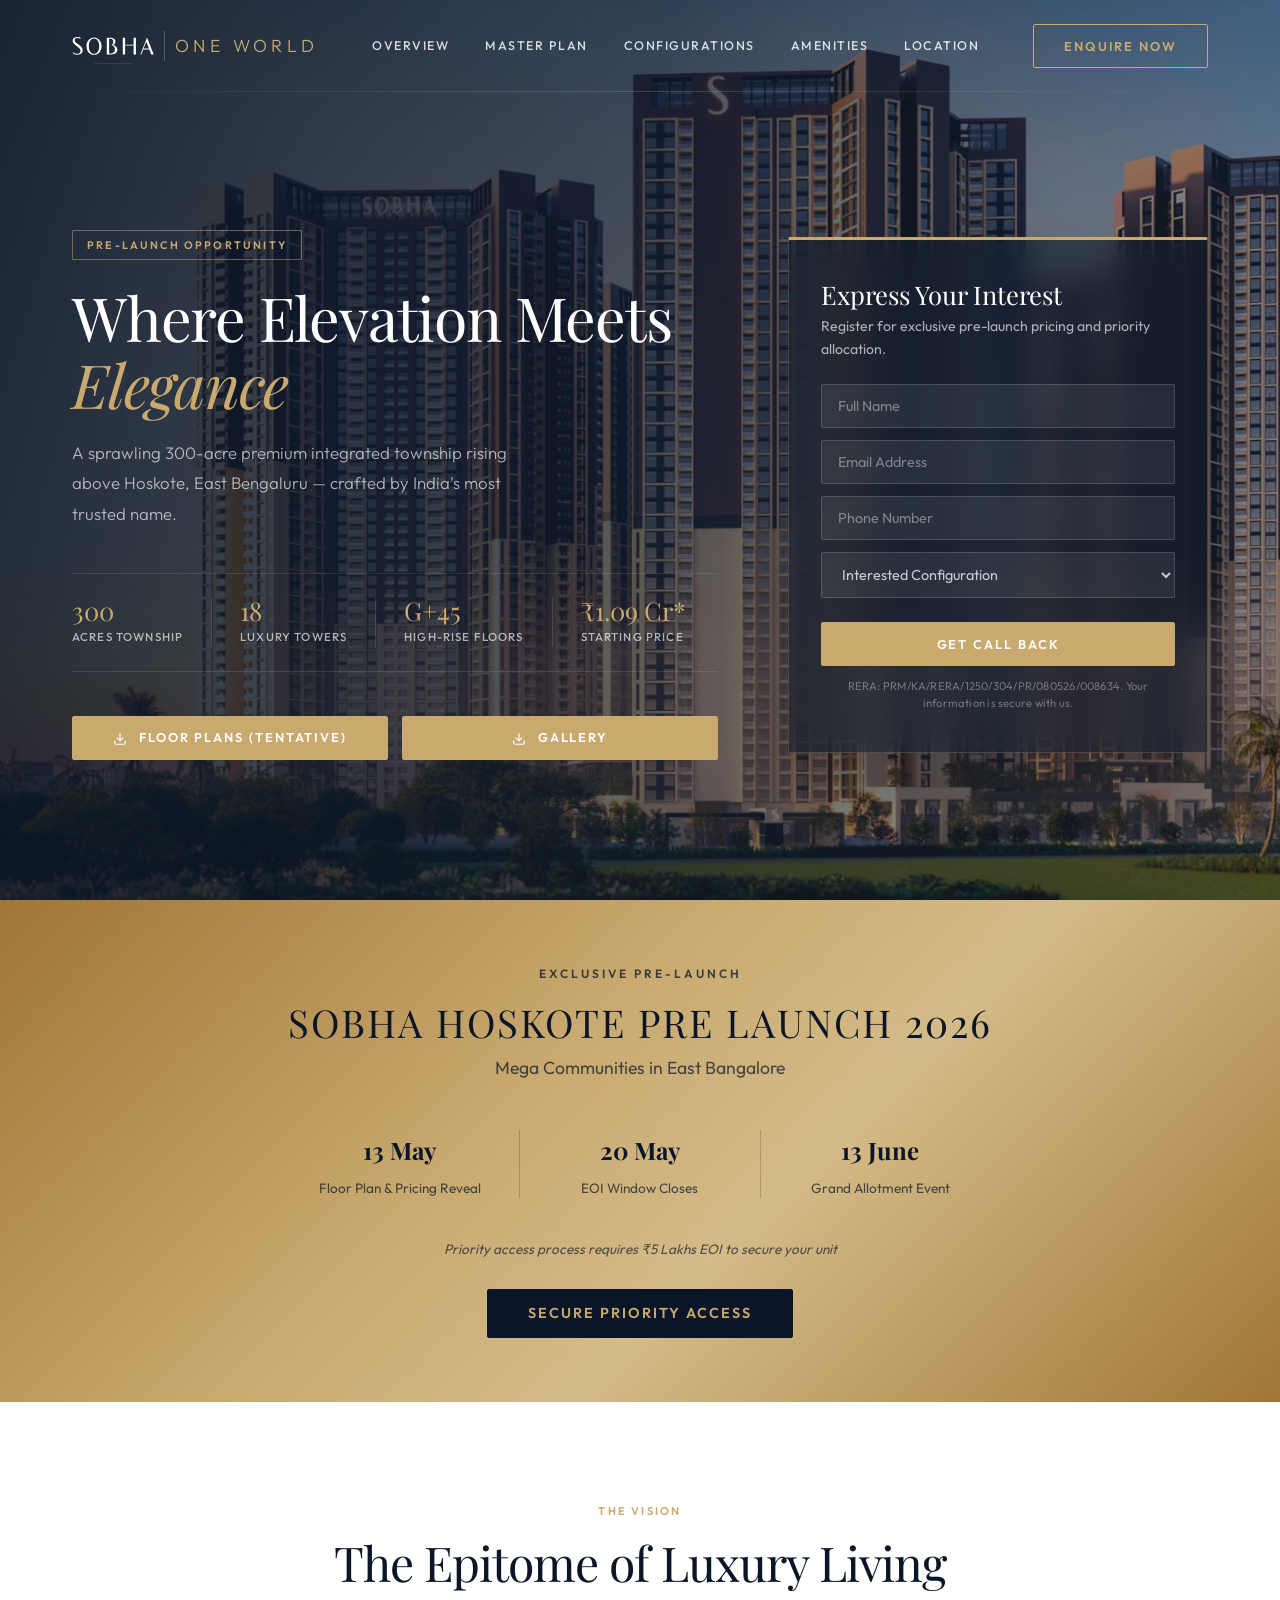
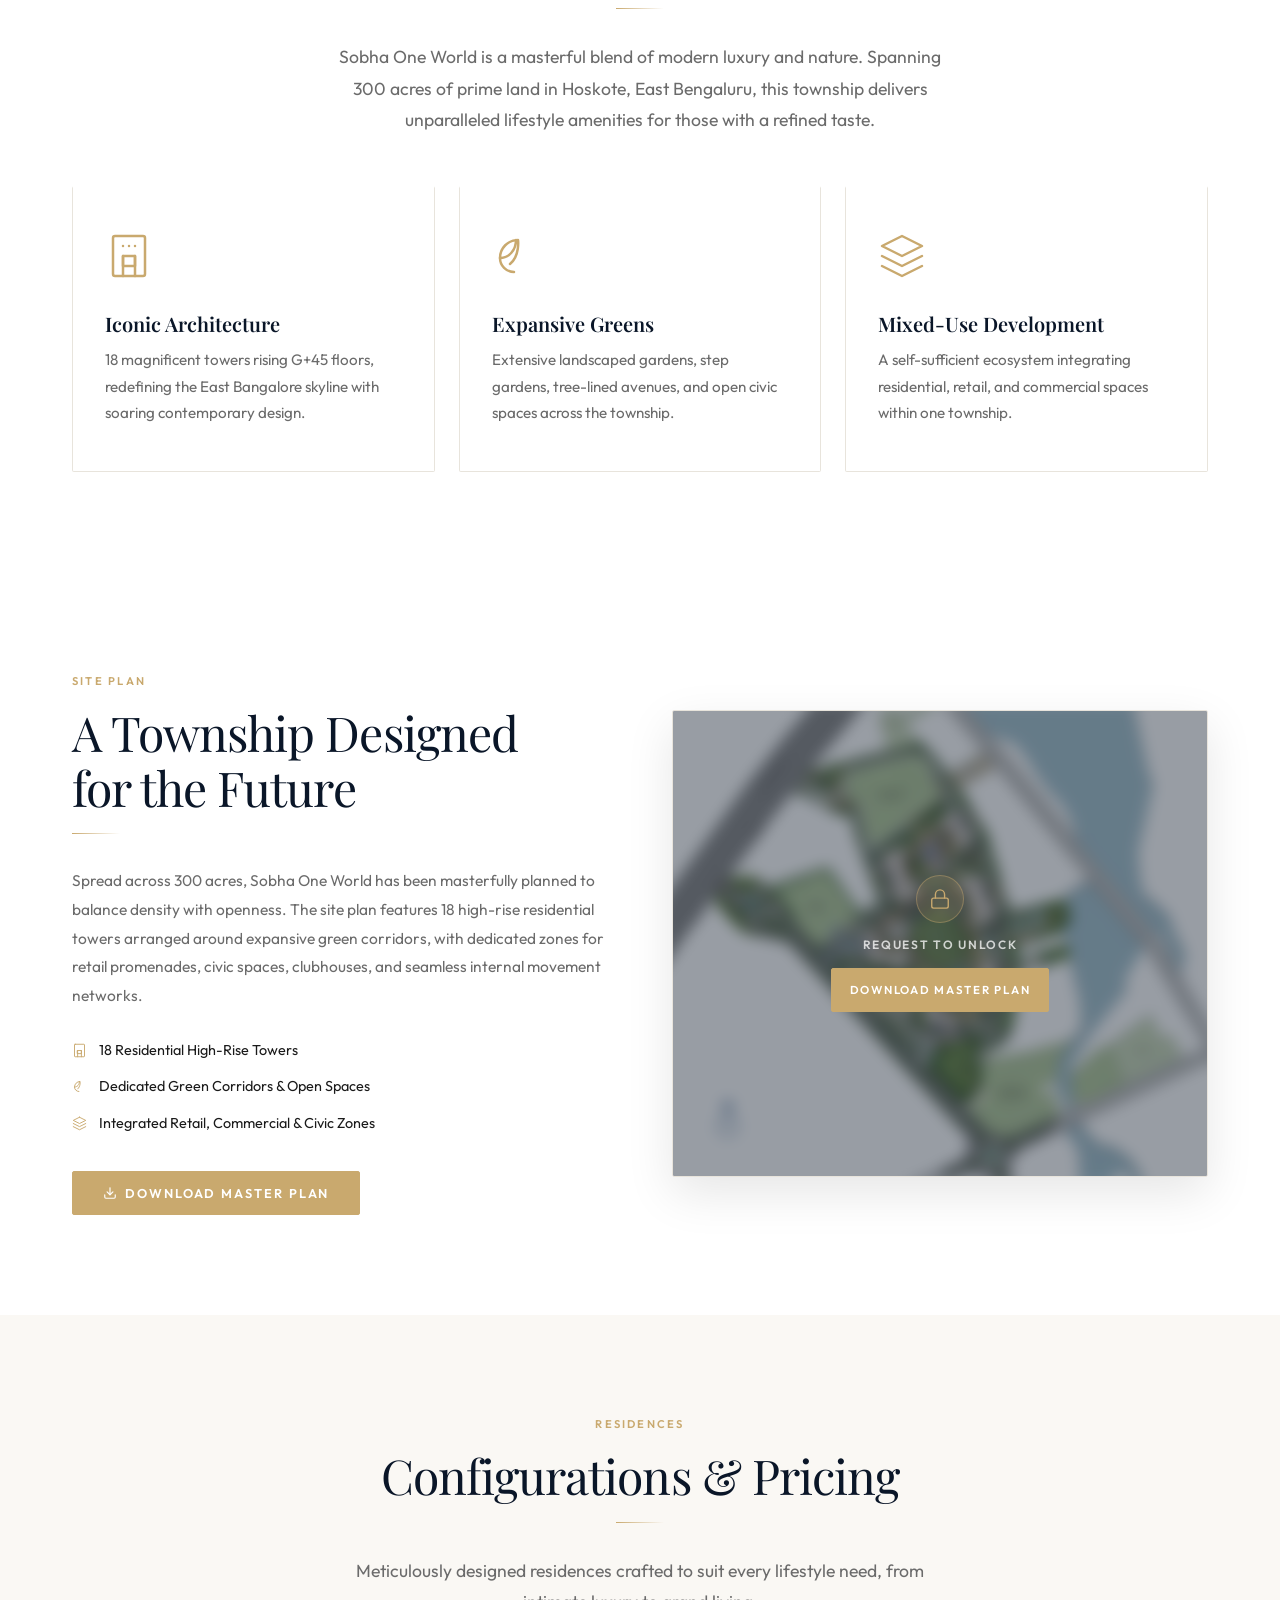
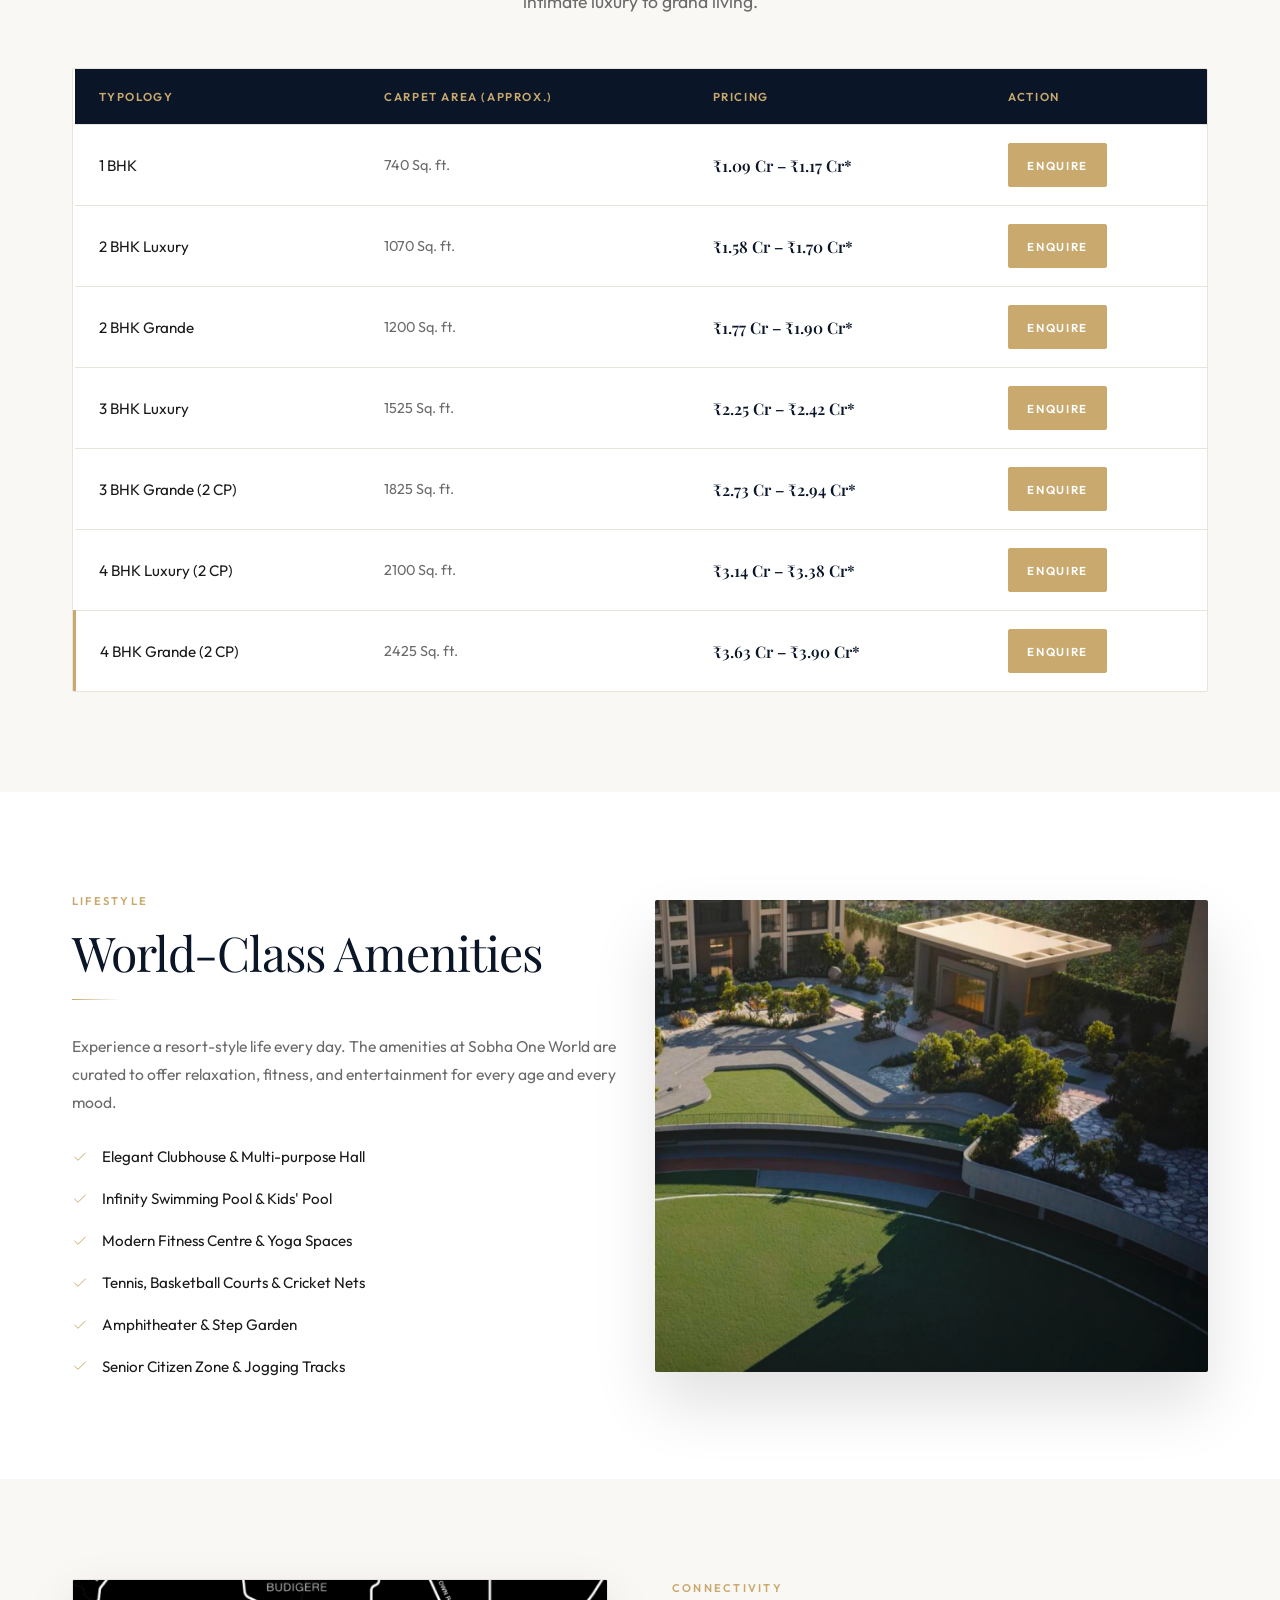
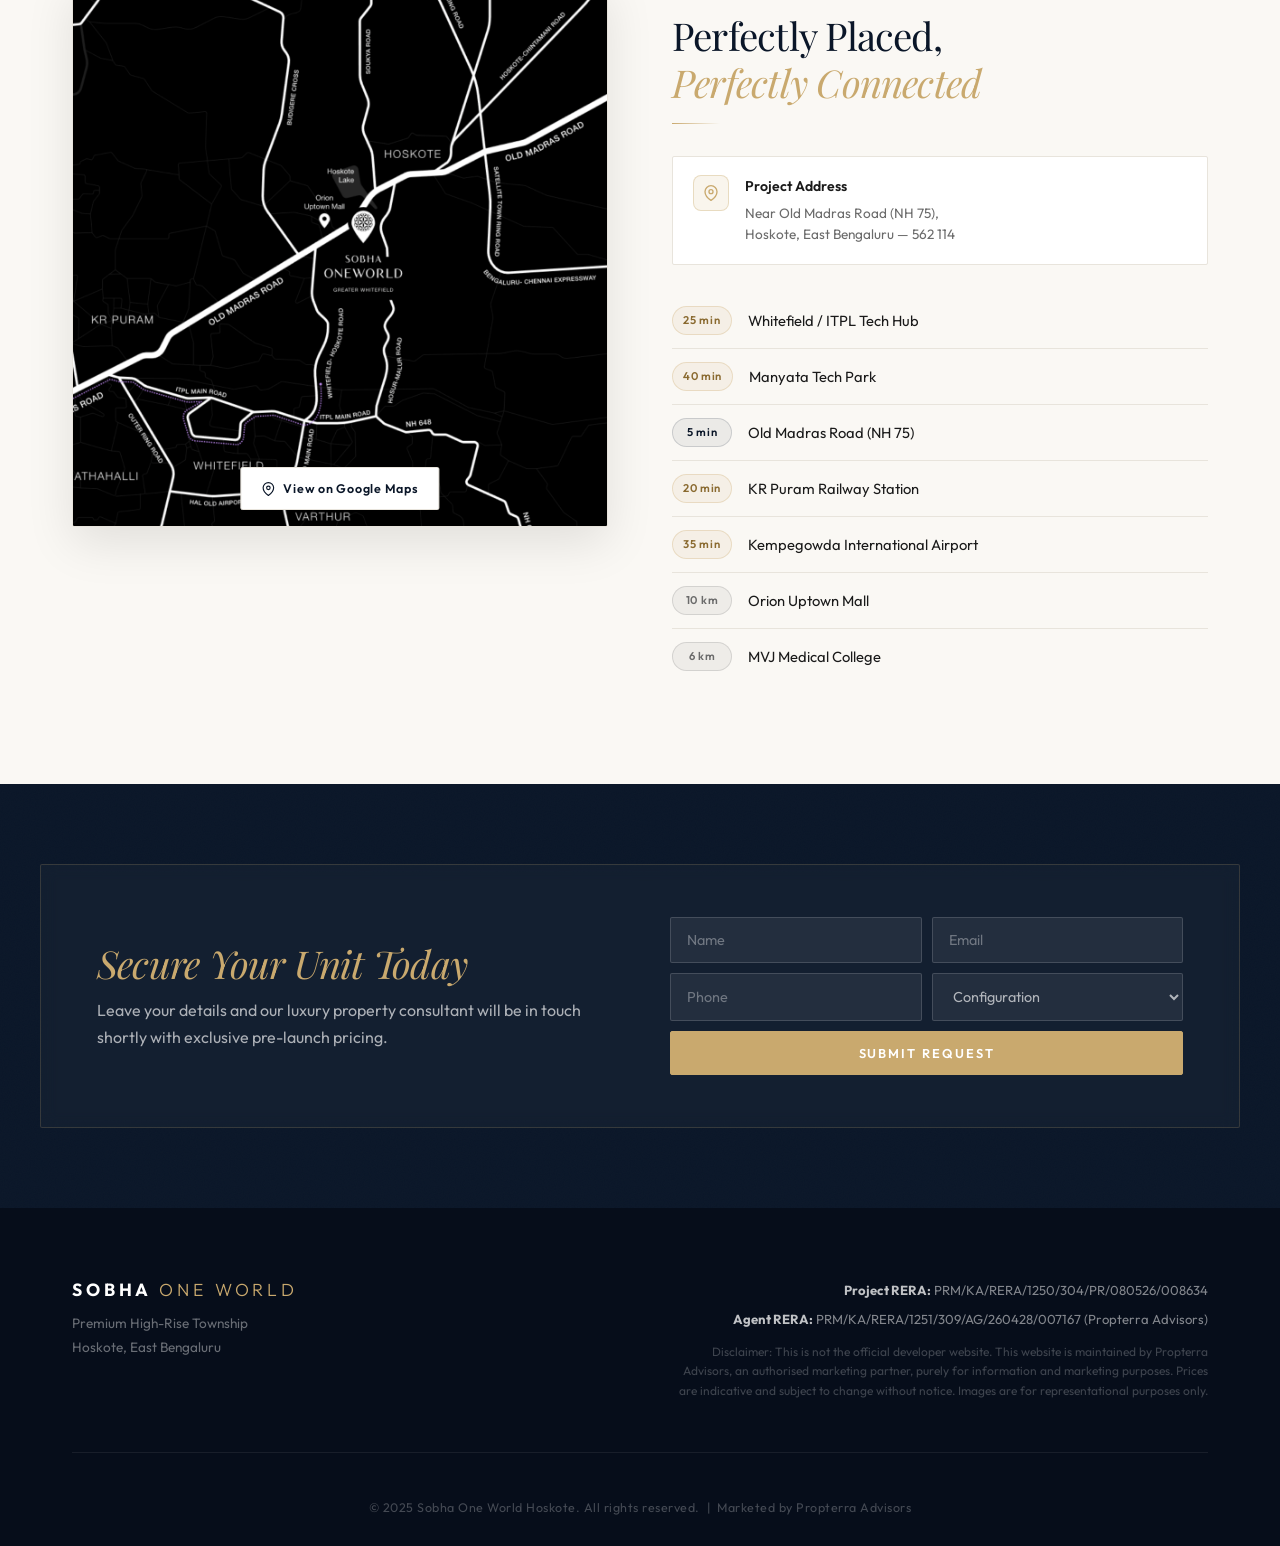
==== index.html @ f67b137e "Add complete site assets, scripts, and Firebase config Saves all current project work: scripts, site" ====
<!DOCTYPE html>
<html lang="en">

<head>
    <!-- Google tag (gtag.js) -->
    <script async src="https://www.googletagmanager.com/gtag/js?id=G-QX01307QV4"></script>
    <script>
      window.dataLayer = window.dataLayer || [];
      function gtag(){dataLayer.push(arguments);}
      gtag('js', new Date());

      gtag('config', 'G-QX01307QV4');
    </script>
    <meta charset="UTF-8">
    <meta name="viewport" content="width=device-width, initial-scale=1.0">
    <title>Sobha One World Hoskote | 2, 3, 4 BHK Premium Apartments in Hoskote, East Bengaluru</title>
    <link rel="icon" href="favicon.png?v=2" type="image/png">
    <link rel="apple-touch-icon" href="favicon.png?v=2">
    <link rel="canonical" href="https://sobhaofficial.co.in/">

    <!-- Primary Meta -->
    <meta name="description" content="Discover Sobha One World, a premium 300-acre integrated township in Hoskote, East Bengaluru. Pre-launch 1, 2, 3 & 4 BHK luxury apartments starting from ₹1.09 Cr. Register your interest today.">
    <meta name="keywords" content="Sobha One World, Sobha One World Hoskote, 2BHK Hoskote, 3BHK Hoskote, 4BHK Hoskote, premium apartments Hoskote, luxury homes East Bengaluru, pre-launch apartments East Bangalore, integrated township Hoskote, luxury apartments Old Madras Road, Hoskote real estate, East Bengaluru township">
    <meta name="robots" content="index, follow">
    <meta name="author" content="Propterra Advisors">
    <meta name="google-site-verification" content="google2a9aad1626ef5ad7">

    <!-- Open Graph -->
    <meta property="og:type" content="website">
    <meta property="og:title" content="Sobha One World Hoskote | 2, 3, 4 BHK Premium Apartments | Pre-Launch">
    <meta property="og:description" content="300-acre luxury integrated township in Hoskote, East Bengaluru. 1-4 BHK premium residences from ₹1.09 Cr. Pre-launch pricing available — register now.">
    <meta property="og:image" content="https://sobhaofficial.co.in/hero-bg.png">
    <meta property="og:url" content="https://sobhaofficial.co.in/">
    <meta property="og:site_name" content="Sobha One World Hoskote">

    <!-- Twitter Card -->
    <meta name="twitter:card" content="summary_large_image">
    <meta name="twitter:title" content="Sobha One World Hoskote | Premium Township | Pre-Launch">
    <meta name="twitter:description" content="300-acre luxury township in Hoskote, East Bengaluru. 1-4 BHK from ₹1.09 Cr. Register for pre-launch pricing.">
    <meta name="twitter:image" content="https://sobhaofficial.co.in/hero-bg.png">

    <!-- Structured Data: RealEstateListing -->
    <script type="application/ld+json">
    {
      "@context": "https://schema.org",
      "@type": "RealEstateListing",
      "name": "Sobha One World Hoskote",
      "description": "Premium 300-acre integrated township in Hoskote, East Bengaluru offering pre-launch 1-4 BHK luxury apartments with world-class amenities.",
      "url": "https://sobhaofficial.co.in/",
      "image": "https://sobhaofficial.co.in/hero-bg.png",
      "address": {
        "@type": "PostalAddress",
        "streetAddress": "Old Madras Road",
        "addressLocality": "Hoskote",
        "addressRegion": "Karnataka",
        "postalCode": "562114",
        "addressCountry": "IN"
      },
      "geo": {
        "@type": "GeoCoordinates",
        "latitude": "13.0706",
        "longitude": "77.7984"
      },
      "offers": {
        "@type": "AggregateOffer",
        "lowPrice": "10900000",
        "highPrice": "39000000",
        "priceCurrency": "INR",
        "offerCount": "7"
      },
      "numberOfBedrooms": "1-4",
      "floorSize": {
        "@type": "QuantitativeValue",
        "minValue": 740,
        "maxValue": 2425,
        "unitCode": "FTK"
      }
    }
    </script>

    <!-- Structured Data: Residence -->
    <script type="application/ld+json">
    {
      "@context": "https://schema.org",
      "@type": "Residence",
      "name": "Sobha One World Hoskote",
      "description": "G+45 luxury high-rise residences in a 300-acre integrated township by Sobha Limited, Hoskote, East Bengaluru.",
      "url": "https://sobhaofficial.co.in/",
      "image": "https://sobhaofficial.co.in/hero-bg.png",
      "numberOfRooms": "1-4",
      "floorSize": {
        "@type": "QuantitativeValue",
        "minValue": 740,
        "maxValue": 2425,
        "unitCode": "FTK"
      },
      "address": {
        "@type": "PostalAddress",
        "streetAddress": "Old Madras Road",
        "addressLocality": "Hoskote",
        "addressRegion": "Karnataka",
        "postalCode": "562114",
        "addressCountry": "IN"
      },
      "geo": {
        "@type": "GeoCoordinates",
        "latitude": "13.0706",
        "longitude": "77.7984"
      },
      "amenityFeature": [
        {"@type": "LocationFeatureSpecification", "name": "Swimming Pool", "value": true},
        {"@type": "LocationFeatureSpecification", "name": "Gymnasium", "value": true},
        {"@type": "LocationFeatureSpecification", "name": "Clubhouse", "value": true},
        {"@type": "LocationFeatureSpecification", "name": "Children's Play Area", "value": true},
        {"@type": "LocationFeatureSpecification", "name": "Landscaped Gardens", "value": true}
      ]
    }
    </script>

    <!-- Structured Data: RealEstateAgent -->
    <script type="application/ld+json">
    {
      "@context": "https://schema.org",
      "@type": "RealEstateAgent",
      "name": "Propterra Advisors",
      "url": "https://sobhaofficial.co.in/",
      "email": "mayank@propterraadvisors.in",
      "address": {
        "@type": "PostalAddress",
        "addressLocality": "Bengaluru",
        "addressRegion": "Karnataka",
        "addressCountry": "IN"
      },
      "areaServed": {
        "@type": "Place",
        "name": "Hoskote, East Bengaluru, Karnataka, India"
      }
    }
    </script>

    <!-- Google Ads tag -->
    <script async src="https://www.googletagmanager.com/gtag/js?id=AW-18033548473"></script>
    <script>
      gtag('js', new Date());
      gtag('config', 'AW-18033548473');
    </script>

    <!-- Google Fonts -->
    <link rel="preconnect" href="https://fonts.googleapis.com">
    <link rel="preconnect" href="https://fonts.gstatic.com" crossorigin>
    <link href="https://fonts.googleapis.com/css2?family=Playfair+Display:ital,wght@0,400;0,600;1,400&family=Outfit:wght@300;400;500;600&display=swap" rel="stylesheet">
    <link rel="stylesheet" href="style.css">
</head>

<body>

    <!-- Google Tag Manager (noscript) -->
    <!--
    <noscript><iframe src="https://www.googletagmanager.com/ns.html?id=GTM-XXXXXX"
    height="0" width="0" style="display:none;visibility:hidden"></iframe></noscript>
    -->

    <!-- Navigation -->
    <nav class="navbar">
        <div class="container nav-container">
            <div class="logo">
                <div class="logo-sobha-col">
                    <img src="sobha-logo.svg" alt="Sobha" class="logo-img">
                    <img src="partner-badge.svg" alt="Official Marketing Partner" class="logo-badge">
                </div>
                <div class="logo-text"><span>ONE WORLD</span></div>
            </div>
            <div class="nav-links">
                <a href="#overview">Overview</a>
                <a href="#masterplan">Master Plan</a>
                <a href="#configurations">Configurations</a>
                <a href="#amenities">Amenities</a>
                <a href="#location">Location</a>
            </div>
            <button class="btn btn-gold nav-enquire" data-modal="enquiry">Enquire Now</button>
            <button class="hamburger" aria-label="Open navigation menu" aria-expanded="false">
                <span></span><span></span><span></span>
            </button>
        </div>
        <div class="mobile-nav">
            <a href="#overview">Overview</a>
            <a href="#masterplan">Master Plan</a>
            <a href="#configurations">Configurations</a>
            <a href="#amenities">Amenities</a>
            <a href="#location">Location</a>
            <button class="btn btn-gold-solid" data-modal="enquiry">Enquire Now</button>
        </div>
    </nav>

    <main>
        <!-- ── Hero ── -->
        <section class="hero">
            <div class="hero-overlay"></div>
            <div class="container hero-content">
                <div class="hero-text">
                    <span class="badge">Pre-Launch Opportunity</span>
                    <h1 class="hero-title">Where Elevation Meets <em>Elegance</em></h1>
                    <p class="hero-subtitle">A sprawling 300-acre premium integrated township rising above Hoskote, East Bengaluru — crafted by India's most trusted name.</p>
                    <div class="hero-stats">
                        <div class="stat-item">
                            <span class="stat-value">300</span>
                            <span class="stat-label">Acres Township</span>
                        </div>
                        <div class="stat-item">
                            <span class="stat-value">18</span>
                            <span class="stat-label">Luxury Towers</span>
                        </div>
                        <div class="stat-item">
                            <span class="stat-value">G+45</span>
                            <span class="stat-label">High-Rise Floors</span>
                        </div>
                        <div class="stat-item">
                            <span class="stat-value">&#8377;1.09 Cr*</span>
                            <span class="stat-label">Starting Price</span>
                        </div>
                    </div>
                    <div class="hero-cta">
                        <button class="btn btn-gold-solid" data-modal="floorplans">
                            <svg width="14" height="14" viewBox="0 0 24 24" fill="none" stroke="currentColor" stroke-width="2" stroke-linecap="round" stroke-linejoin="round" style="vertical-align:middle;margin-right:7px;"><path d="M21 15v4a2 2 0 0 1-2 2H5a2 2 0 0 1-2-2v-4"/><polyline points="7 10 12 15 17 10"/><line x1="12" y1="15" x2="12" y2="3"/></svg>
                            <span class="btn-label-full">Floor Plans (Tentative)</span>
                            <span class="btn-label-short">Floor Plans (Tent.)</span>
                        </button>
                        <button class="btn btn-gold-solid" data-modal="gallery">
                            <svg width="14" height="14" viewBox="0 0 24 24" fill="none" stroke="currentColor" stroke-width="2" stroke-linecap="round" stroke-linejoin="round" style="vertical-align:middle;margin-right:7px;"><path d="M21 15v4a2 2 0 0 1-2 2H5a2 2 0 0 1-2-2v-4"/><polyline points="7 10 12 15 17 10"/><line x1="12" y1="15" x2="12" y2="3"/></svg>
                            Gallery
                        </button>
                    </div>
                </div>
                <div class="hero-form-card">
                    <h3>Express Your Interest</h3>
                    <p>Register for exclusive pre-launch pricing and priority allocation.</p>
                    <form id="heroLeadForm" class="lead-form">
                        <div class="form-group">
                            <input type="text" name="fullName" placeholder="Full Name" required>
                        </div>
                        <div class="form-group">
                            <input type="email" name="email" placeholder="Email Address" required>
                        </div>
                        <div class="form-group">
                            <input type="tel" name="phone" placeholder="Phone Number" required>
                        </div>
                        <div class="form-group">
                            <select name="configuration" required>
                                <option value="" disabled selected>Interested Configuration</option>
                                <option value="1 BHK">1 BHK (740 sq.ft)</option>
                                <option value="2 BHK">2 BHK (1070 - 1200 sq.ft)</option>
                                <option value="3 BHK">3 BHK (1525 - 1825 sq.ft)</option>
                                <option value="4 BHK">4 BHK (2100 - 2425 sq.ft)</option>
                            </select>
                        </div>
                        <button type="submit" class="btn btn-gold-solid full-width">Get Call Back</button>
                        <p class="form-disclaimer">RERA: PRM/KA/RERA/1250/304/PR/080526/008634. Your information is secure with us.</p>
                    </form>
                </div>
            </div>
        </section>

        <!-- ── Pre-Launch Banner ── -->
        <section class="prelaunch-banner">
            <div class="container">
                <div class="prelaunch-eyebrow">Exclusive Pre-Launch</div>
                <h2 class="prelaunch-heading">SOBHA HOSKOTE PRE LAUNCH 2026</h2>
                <p class="prelaunch-subtitle">Mega Communities in East Bangalore</p>

                <div class="prelaunch-timeline">
                    <div class="timeline-item">
                        <span class="timeline-date">13 May</span>
                        <span class="timeline-label">Floor Plan &amp; Pricing Reveal</span>
                    </div>
                    <div class="timeline-divider"></div>
                    <div class="timeline-item">
                        <span class="timeline-date">20 May</span>
                        <span class="timeline-label">EOI Window Closes</span>
                    </div>
                    <div class="timeline-divider"></div>
                    <div class="timeline-item">
                        <span class="timeline-date">13 June</span>
                        <span class="timeline-label">Grand Allotment Event</span>
                    </div>
                </div>

                <p class="prelaunch-note">Priority access process requires &#8377;5 Lakhs EOI to secure your unit</p>

                <button class="btn btn-gold-solid prelaunch-cta" data-modal="enquiry">Secure Priority Access</button>
            </div>
        </section>

        <!-- ── Overview ── -->
        <section id="overview" class="section overview-section">
            <div class="container">
                <div class="section-header text-center reveal">
                    <span class="section-eyebrow">The Vision</span>
                    <h2>The Epitome of Luxury Living</h2>
                    <div class="divider"></div>
                    <p>Sobha One World is a masterful blend of modern luxury and nature. Spanning 300 acres of prime land in Hoskote, East Bengaluru, this township delivers unparalleled lifestyle amenities for those with a refined taste.</p>
                </div>
                <div class="grid grid-3 features-grid">
                    <div class="feature-card reveal reveal-delay-1">
                        <!-- Tower Icon -->
                        <svg class="feature-icon" viewBox="0 0 24 24" fill="none" stroke="currentColor" stroke-width="1.25" stroke-linecap="round" stroke-linejoin="round">
                            <rect x="4" y="2" width="16" height="20" rx="1"/><line x1="9" y1="22" x2="9" y2="12"/><line x1="15" y1="22" x2="15" y2="12"/><rect x="9" y="12" width="6" height="5"/><line x1="9" y1="7" x2="9.01" y2="7"/><line x1="12" y1="7" x2="12.01" y2="7"/><line x1="15" y1="7" x2="15.01" y2="7"/>
                        </svg>
                        <h3>Iconic Architecture</h3>
                        <p>18 magnificent towers rising G+45 floors, redefining the East Bangalore skyline with soaring contemporary design.</p>
                    </div>
                    <div class="feature-card reveal reveal-delay-2">
                        <!-- Leaf Icon -->
                        <svg class="feature-icon" viewBox="0 0 24 24" fill="none" stroke="currentColor" stroke-width="1.25" stroke-linecap="round" stroke-linejoin="round">
                            <path d="M11 20A7 7 0 0 1 4 13c0-5 4-9 9-9 0 0 1 8-4 12"/><path d="M4 13c4.5 0 8-4 8-9"/>
                        </svg>
                        <h3>Expansive Greens</h3>
                        <p>Extensive landscaped gardens, step gardens, tree-lined avenues, and open civic spaces across the township.</p>
                    </div>
                    <div class="feature-card reveal reveal-delay-3">
                        <!-- Layers Icon -->
                        <svg class="feature-icon" viewBox="0 0 24 24" fill="none" stroke="currentColor" stroke-width="1.25" stroke-linecap="round" stroke-linejoin="round">
                            <polygon points="12 2 2 7 12 12 22 7 12 2"/><polyline points="2 17 12 22 22 17"/><polyline points="2 12 12 17 22 12"/>
                        </svg>
                        <h3>Mixed-Use Development</h3>
                        <p>A self-sufficient ecosystem integrating residential, retail, and commercial spaces within one township.</p>
                    </div>
                </div>
            </div>
        </section>

        <!-- ── Master Plan ── -->
        <section id="masterplan" class="section masterplan-section">
            <div class="container">
                <div class="masterplan-layout">

                    <!-- Left: Text + CTA -->
                    <div class="masterplan-content reveal">
                        <span class="section-eyebrow">Site Plan</span>
                        <h2>A Township Designed<br>for the Future</h2>
                        <div class="divider left"></div>
                        <p class="masterplan-desc">Spread across 300 acres, Sobha One World has been masterfully planned to balance density with openness. The site plan features 18 high-rise residential towers arranged around expansive green corridors, with dedicated zones for retail promenades, civic spaces, clubhouses, and seamless internal movement networks.</p>
                        <ul class="masterplan-highlights">
                            <li>
                                <svg width="15" height="15" viewBox="0 0 24 24" fill="none" stroke="currentColor" stroke-width="1.5" stroke-linecap="round" stroke-linejoin="round"><rect x="4" y="2" width="16" height="20" rx="1"/><line x1="9" y1="22" x2="9" y2="12"/><line x1="15" y1="22" x2="15" y2="12"/><rect x="9" y="12" width="6" height="5"/></svg>
                                18 Residential High-Rise Towers
                            </li>
                            <li>
                                <svg width="15" height="15" viewBox="0 0 24 24" fill="none" stroke="currentColor" stroke-width="1.5" stroke-linecap="round" stroke-linejoin="round"><path d="M11 20A7 7 0 0 1 4 13c0-5 4-9 9-9 0 0 1 8-4 12"/><path d="M4 13c4.5 0 8-4 8-9"/></svg>
                                Dedicated Green Corridors &amp; Open Spaces
                            </li>
                            <li>
                                <svg width="15" height="15" viewBox="0 0 24 24" fill="none" stroke="currentColor" stroke-width="1.5" stroke-linecap="round" stroke-linejoin="round"><polygon points="12 2 2 7 12 12 22 7 12 2"/><polyline points="2 17 12 22 22 17"/><polyline points="2 12 12 17 22 12"/></svg>
                                Integrated Retail, Commercial &amp; Civic Zones
                            </li>
                        </ul>
                        <button class="btn btn-gold-solid masterplan-cta-btn" data-modal="masterplan">
                            <svg width="14" height="14" viewBox="0 0 24 24" fill="none" stroke="currentColor" stroke-width="2" stroke-linecap="round" stroke-linejoin="round" style="vertical-align:middle;margin-right:8px;"><path d="M21 15v4a2 2 0 0 1-2 2H5a2 2 0 0 1-2-2v-4"/><polyline points="7 10 12 15 17 10"/><line x1="12" y1="15" x2="12" y2="3"/></svg>
                            Download Master Plan
                        </button>
                    </div>

                    <!-- Right: Blurred image -->
                    <div class="masterplan-img-col reveal reveal-delay-1">
                        <div class="masterplan-img-wrapper">
                            <img src="Master Plan.png" alt="Sobha One World Master Plan — Hoskote" class="masterplan-img" loading="lazy">
                            <div class="masterplan-overlay">
                                <div class="masterplan-lock-icon">
                                    <svg width="22" height="22" viewBox="0 0 24 24" fill="none" stroke="currentColor" stroke-width="1.5" stroke-linecap="round" stroke-linejoin="round"><rect x="3" y="11" width="18" height="11" rx="2" ry="2"/><path d="M7 11V7a5 5 0 0 1 10 0v4"/></svg>
                                </div>
                                <p class="masterplan-lock-text">Request to Unlock</p>
                                <button class="btn btn-gold-solid btn-sm" data-modal="masterplan">Download Master Plan</button>
                            </div>
                        </div>
                    </div>

                </div>
            </div>
        </section>

        <!-- ── Configurations & Pricing ── -->
        <section id="configurations" class="section configurations-section">
            <div class="container">
                <div class="section-header text-center reveal">
                    <span class="section-eyebrow">Residences</span>
                    <h2>Configurations &amp; Pricing</h2>
                    <div class="divider"></div>
                    <p>Meticulously designed residences crafted to suit every lifestyle need, from intimate luxury to grand living.</p>
                </div>
                <div class="price-table-wrapper reveal">
                    <table class="price-table">
                        <thead>
                            <tr>
                                <th>Typology</th>
                                <th>Carpet Area (Approx.)</th>
                                <th>Pricing</th>
                                <th>Action</th>
                            </tr>
                        </thead>
                        <tbody>
                            <tr>
                                <td>1 BHK</td>
                                <td>740 Sq. ft.</td>
                                <td>&#8377;1.09 Cr &#8211; &#8377;1.17 Cr*</td>
                                <td><button class="btn btn-sm btn-gold-solid" data-modal="enquiry">Enquire</button></td>
                            </tr>
                            <tr>
                                <td>2 BHK Luxury</td>
                                <td>1070 Sq. ft.</td>
                                <td>&#8377;1.58 Cr &#8211; &#8377;1.70 Cr*</td>
                                <td><button class="btn btn-sm btn-gold-solid" data-modal="enquiry">Enquire</button></td>
                            </tr>
                            <tr>
                                <td>2 BHK Grande</td>
                                <td>1200 Sq. ft.</td>
                                <td>&#8377;1.77 Cr &#8211; &#8377;1.90 Cr*</td>
                                <td><button class="btn btn-sm btn-gold-solid" data-modal="enquiry">Enquire</button></td>
                            </tr>
                            <tr>
                                <td>3 BHK Luxury</td>
                                <td>1525 Sq. ft.</td>
                                <td>&#8377;2.25 Cr &#8211; &#8377;2.42 Cr*</td>
                                <td><button class="btn btn-sm btn-gold-solid" data-modal="enquiry">Enquire</button></td>
                            </tr>
                            <tr>
                                <td>3 BHK Grande (2 CP)</td>
                                <td>1825 Sq. ft.</td>
                                <td>&#8377;2.73 Cr &#8211; &#8377;2.94 Cr*</td>
                                <td><button class="btn btn-sm btn-gold-solid" data-modal="enquiry">Enquire</button></td>
                            </tr>
                            <tr>
                                <td>4 BHK Luxury (2 CP)</td>
                                <td>2100 Sq. ft.</td>
                                <td>&#8377;3.14 Cr &#8211; &#8377;3.38 Cr*</td>
                                <td><button class="btn btn-sm btn-gold-solid" data-modal="enquiry">Enquire</button></td>
                            </tr>
                            <tr class="highlight-row">
                                <td>4 BHK Grande (2 CP)</td>
                                <td>2425 Sq. ft.</td>
                                <td>&#8377;3.63 Cr &#8211; &#8377;3.90 Cr*</td>
                                <td><button class="btn btn-sm btn-gold-solid" data-modal="enquiry">Enquire</button></td>
                            </tr>
                        </tbody>
                    </table>
                </div>
            </div>
        </section>

        <!-- ── Amenities ── -->
        <section id="amenities" class="section amenities-section">
            <div class="container">
                <div class="grid grid-2 align-center">
                    <div class="amenities-content reveal">
                        <span class="section-eyebrow">Lifestyle</span>
                        <h2>World-Class Amenities</h2>
                        <div class="divider left"></div>
                        <p style="color:var(--text-muted);font-size:0.98rem;line-height:1.8;">Experience a resort-style life every day. The amenities at Sobha One World are curated to offer relaxation, fitness, and entertainment for every age and every mood.</p>
                        <ul class="amenities-list">
                            <li>
                                <svg class="amenity-icon" viewBox="0 0 24 24" fill="none" stroke="currentColor" stroke-width="1.5" stroke-linecap="round" stroke-linejoin="round"><polyline points="20 6 9 17 4 12"/></svg>
                                Elegant Clubhouse &amp; Multi-purpose Hall
                            </li>
                            <li>
                                <svg class="amenity-icon" viewBox="0 0 24 24" fill="none" stroke="currentColor" stroke-width="1.5" stroke-linecap="round" stroke-linejoin="round"><polyline points="20 6 9 17 4 12"/></svg>
                                Infinity Swimming Pool &amp; Kids&#39; Pool
                            </li>
                            <li>
                                <svg class="amenity-icon" viewBox="0 0 24 24" fill="none" stroke="currentColor" stroke-width="1.5" stroke-linecap="round" stroke-linejoin="round"><polyline points="20 6 9 17 4 12"/></svg>
                                Modern Fitness Centre &amp; Yoga Spaces
                            </li>
                            <li>
                                <svg class="amenity-icon" viewBox="0 0 24 24" fill="none" stroke="currentColor" stroke-width="1.5" stroke-linecap="round" stroke-linejoin="round"><polyline points="20 6 9 17 4 12"/></svg>
                                Tennis, Basketball Courts &amp; Cricket Nets
                            </li>
                            <li>
                                <svg class="amenity-icon" viewBox="0 0 24 24" fill="none" stroke="currentColor" stroke-width="1.5" stroke-linecap="round" stroke-linejoin="round"><polyline points="20 6 9 17 4 12"/></svg>
                                Amphitheater &amp; Step Garden
                            </li>
                            <li>
                                <svg class="amenity-icon" viewBox="0 0 24 24" fill="none" stroke="currentColor" stroke-width="1.5" stroke-linecap="round" stroke-linejoin="round"><polyline points="20 6 9 17 4 12"/></svg>
                                Senior Citizen Zone &amp; Jogging Tracks
                            </li>
                        </ul>
                    </div>
                    <div class="amenities-image reveal reveal-delay-1">
                        <img src="amenities.png" alt="Luxury Swimming Pool at Sobha One World Hoskote" loading="lazy">
                    </div>
                </div>
            </div>
        </section>

        <!-- ── Location ── -->
        <section id="location" class="section location-section">
            <div class="container">
                <div class="location-layout">

                    <!-- Left: Map -->
                    <div class="location-map-col reveal">
                        <div class="location-map-wrapper">
                            <img src="Google map pin.png" alt="Sobha One World Hoskote location map" class="map-image" loading="lazy">
                            <a href="https://www.google.com/maps/place/Sobha+Hoskote/@13.0614252,77.7623955,15z/data=!4m6!3m5!1s0x3bae0f0034d5da67:0xc8b644c10da8cf04!8m2!3d13.057154!4d77.773453!16s%2Fg%2F11yrp4n4_x?entry=ttu&g_ep=EgoyMDI2MDUwNi4wIKXMDSoASAFQAw%3D%3D" target="_blank" rel="noopener noreferrer" class="map-overlay-btn">
                                <svg width="14" height="14" viewBox="0 0 24 24" fill="none" stroke="currentColor" stroke-width="2" stroke-linecap="round" stroke-linejoin="round"><path d="M21 10c0 7-9 13-9 13s-9-6-9-13a9 9 0 0 1 18 0z"/><circle cx="12" cy="10" r="3"/></svg>
                                View on Google Maps
                            </a>
                        </div>
                    </div>

                    <!-- Right: Heading + Location Points -->
                    <div class="location-info-col reveal reveal-delay-1">
                        <span class="section-eyebrow">Connectivity</span>
                        <h2 class="location-heading">Perfectly Placed,<br><em>Perfectly Connected</em></h2>
                        <div class="divider left"></div>

                        <!-- Address card -->
                        <div class="loc-address-card">
                            <div class="loc-address-icon">
                                <svg width="16" height="16" viewBox="0 0 24 24" fill="none" stroke="currentColor" stroke-width="2" stroke-linecap="round" stroke-linejoin="round"><path d="M21 10c0 7-9 13-9 13s-9-6-9-13a9 9 0 0 1 18 0z"/><circle cx="12" cy="10" r="3"/></svg>
                            </div>
                            <div>
                                <strong>Project Address</strong>
                                <p>Near Old Madras Road (NH 75),<br>Hoskote, East Bengaluru &#8212; 562 114</p>
                            </div>
                        </div>

                        <!-- Distance items -->
                        <ul class="loc-items">
                            <li class="loc-item">
                                <span class="loc-badge loc-badge--time">25 min</span>
                                <span class="loc-item-name">Whitefield / ITPL Tech Hub</span>
                            </li>
                            <li class="loc-item">
                                <span class="loc-badge loc-badge--time">40 min</span>
                                <span class="loc-item-name">Manyata Tech Park</span>
                            </li>
                            <li class="loc-item">
                                <span class="loc-badge loc-badge--quick">5 min</span>
                                <span class="loc-item-name">Old Madras Road (NH 75)</span>
                            </li>
                            <li class="loc-item">
                                <span class="loc-badge loc-badge--time">20 min</span>
                                <span class="loc-item-name">KR Puram Railway Station</span>
                            </li>
                            <li class="loc-item">
                                <span class="loc-badge loc-badge--time">35 min</span>
                                <span class="loc-item-name">Kempegowda International Airport</span>
                            </li>
                            <li class="loc-item">
                                <span class="loc-badge loc-badge--dist">10 km</span>
                                <span class="loc-item-name">Orion Uptown Mall</span>
                            </li>
                            <li class="loc-item">
                                <span class="loc-badge loc-badge--dist">6 km</span>
                                <span class="loc-item-name">MVJ Medical College</span>
                            </li>
                        </ul>
                    </div>

                </div>
            </div>
        </section>

        <!-- ── CTA Lead Capture ── -->
        <section id="register" class="section cta-section">
            <div class="container cta-container reveal">
                <div class="cta-text">
                    <h2>Secure Your Unit Today</h2>
                    <p>Leave your details and our luxury property consultant will be in touch shortly with exclusive pre-launch pricing.</p>
                </div>
                <div class="cta-form-container">
                    <form id="ctaLeadForm" class="lead-form compact-form">
                        <input type="text" name="fullName" placeholder="Name" required>
                        <input type="email" name="email" placeholder="Email" required>
                        <input type="tel" name="phone" placeholder="Phone" required>
                        <select name="configuration">
                            <option value="" disabled selected>Configuration</option>
                            <option value="1 BHK">1 BHK</option>
                            <option value="2 BHK">2 BHK</option>
                            <option value="3 BHK">3 BHK</option>
                            <option value="4 BHK">4 BHK</option>
                        </select>
                        <button type="submit" class="btn btn-gold-solid cta-submit">Submit Request</button>
                    </form>
                </div>
            </div>
        </section>
    </main>

    <!-- ── Footer ── -->
    <footer class="footer">
        <div class="container">
            <div class="footer-content">
                <div class="footer-brand">
                    <h2>SOBHA <span>ONE WORLD</span></h2>
                    <p>Premium High-Rise Township<br>Hoskote, East Bengaluru</p>
                </div>
                <div class="footer-legal">
                    <p><strong>Project RERA:</strong> PRM/KA/RERA/1250/304/PR/080526/008634</p>
                    <p><strong>Agent RERA:</strong> PRM/KA/RERA/1251/309/AG/260428/007167 (Propterra Advisors)</p>
                    <p class="disclaimer">Disclaimer: This is not the official developer website. This website is maintained by Propterra Advisors, an authorised marketing partner, purely for information and marketing purposes. Prices are indicative and subject to change without notice. Images are for representational purposes only.</p>
                </div>
            </div>
            <div class="footer-bottom">
                <p>&copy; 2025 Sobha One World Hoskote. All rights reserved. &nbsp;|&nbsp; Marketed by Propterra Advisors</p>
            </div>
        </div>
    </footer>

    <!-- ── Popup Modal ── -->
    <div id="popupModal" class="modal-overlay" role="dialog" aria-modal="true" aria-labelledby="modalTitle">
        <div class="modal-card">
            <button class="modal-close" aria-label="Close">&times;</button>
            <div class="modal-badge">Launching Soon</div>
            <h3 id="modalTitle">Express Your Interest</h3>
            <p id="modalSubtitle">Register now for exclusive pre-launch pricing and priority allocation.</p>
            <form id="popupForm" class="lead-form">
                <input type="hidden" id="modalFormType" name="formType" value="popup-enquiry">
                <div class="form-group">
                    <input type="text" name="fullName" placeholder="Full Name" required>
                </div>
                <div class="form-group">
                    <input type="email" name="email" placeholder="Email Address" required>
                </div>
                <div class="form-group">
                    <input type="tel" name="phone" placeholder="Phone Number" required>
                </div>
                <div class="form-group">
                    <select name="configuration">
                        <option value="" disabled selected>Interested Configuration</option>
                        <option value="1 BHK">1 BHK (740 sq.ft)</option>
                        <option value="2 BHK">2 BHK (1070 - 1200 sq.ft)</option>
                        <option value="3 BHK">3 BHK (1525 - 1825 sq.ft)</option>
                        <option value="4 BHK">4 BHK (2100 - 2425 sq.ft)</option>
                    </select>
                </div>
                <button type="submit" id="modalSubmitBtn" class="btn btn-gold-solid full-width">Submit Enquiry</button>
                <p class="form-disclaimer">RERA: PRM/KA/RERA/1250/304/PR/080526/008634. Your details are secure with us.</p>
            </form>
        </div>
    </div>

    <script src="script.js" defer></script>
</body>

</html>
---- style.css ----
/* ============================================================
   SOBHA WORLD CITY — PREMIUM DESIGN SYSTEM
   ============================================================ */

:root {
    --navy:             #0a1628;
    --navy-mid:         #12243d;
    --navy-light:       #1a3252;
    --champagne:        #c9a96e;
    --champagne-light:  #d4bb87;
    --champagne-pale:   rgba(201, 169, 110, 0.12);
    --ivory:            #faf8f4;
    --cream:            #f3efe8;
    --white:            #ffffff;
    --text-primary:     #1a1a1a;
    --text-muted:       #6b6b6b;
    --text-light-muted: rgba(255,255,255,0.65);
    --border-fine:      #e8e4dc;
    --border-gold:      rgba(201, 169, 110, 0.35);

    --font-heading: 'Playfair Display', serif;
    --font-body:    'Outfit', sans-serif;

    --transition: all 0.35s ease;
    --section-pad: 100px;
}

/* ── Reset ───────────────────────────────────────────────── */
*, *::before, *::after {
    margin: 0;
    padding: 0;
    box-sizing: border-box;
}

html { scroll-behavior: smooth; }

body {
    font-family: var(--font-body);
    color: var(--text-primary);
    line-height: 1.7;
    background-color: var(--white);
    -webkit-font-smoothing: antialiased;
    -moz-osx-font-smoothing: grayscale;
}

h1, h2, h3, h4, h5, h6 {
    font-family: var(--font-heading);
    font-weight: 400;
    line-height: 1.15;
    color: var(--navy);
}

a {
    text-decoration: none;
    color: inherit;
    transition: var(--transition);
}

img {
    max-width: 100%;
    display: block;
}

.container {
    max-width: 1200px;
    margin: 0 auto;
    padding: 0 32px;
}

.text-center  { text-align: center; }
.bg-ivory     { background-color: var(--ivory); }
.bg-light     { background-color: var(--ivory); }

/* ── Typography ──────────────────────────────────────────── */
h2 {
    font-size: clamp(2rem, 4vw, 3rem);
    letter-spacing: -0.02em;
    margin-bottom: 0.5rem;
}

h3 { font-size: 1.75rem; }

.section-eyebrow {
    display: block;
    font-family: var(--font-body);
    font-size: 0.7rem;
    font-weight: 600;
    letter-spacing: 0.2em;
    text-transform: uppercase;
    color: var(--champagne);
    margin-bottom: 14px;
}

.divider {
    height: 1px;
    width: 48px;
    background: linear-gradient(to right, var(--champagne), transparent);
    margin: 18px auto 32px;
}

.divider.left {
    margin: 18px 0 32px;
}

/* ── Section Spacing ─────────────────────────────────────── */
.section {
    padding: var(--section-pad) 0;
}

.section-header p {
    color: var(--text-muted);
    font-size: 1.1rem;
    max-width: 620px;
    margin: 0 auto 50px;
    line-height: 1.8;
}

/* ── Scroll Reveal ───────────────────────────────────────── */
.reveal {
    opacity: 0;
    transform: translateY(28px);
    transition: opacity 0.7s ease, transform 0.7s ease;
}

.reveal.visible {
    opacity: 1;
    transform: translateY(0);
}

.reveal-delay-1 { transition-delay: 0.1s; }
.reveal-delay-2 { transition-delay: 0.22s; }
.reveal-delay-3 { transition-delay: 0.34s; }
.reveal-delay-4 { transition-delay: 0.46s; }

/* ── Buttons ─────────────────────────────────────────────── */
.btn {
    display: inline-block;
    padding: 13px 30px;
    font-family: var(--font-body);
    font-size: 0.8rem;
    font-weight: 600;
    letter-spacing: 0.15em;
    text-transform: uppercase;
    border-radius: 2px;
    cursor: pointer;
    transition: var(--transition);
    border: 1px solid transparent;
    line-height: 1;
    min-height: 44px; /* touch-friendly tap target (Apple/Google guideline) */
}

.btn-sm {
    padding: 8px 18px;
    font-size: 0.72rem;
}

/* Champagne solid */
.btn-gold-solid {
    background-color: var(--champagne);
    color: var(--white);
    border-color: var(--champagne);
}

.btn-gold-solid:hover {
    background-color: var(--champagne-light);
    border-color: var(--champagne-light);
    transform: translateY(-2px);
    box-shadow: 0 6px 20px rgba(201, 169, 110, 0.28);
}

/* Champagne outline */
.btn-gold {
    color: var(--champagne);
    border-color: var(--champagne);
    background: transparent;
}

.btn-gold:hover {
    background-color: var(--champagne);
    color: var(--white);
}

/* White outline */
.btn-outline {
    border-color: rgba(255,255,255,0.6);
    color: var(--white);
    background: transparent;
}

.btn-outline:hover {
    background-color: var(--white);
    color: var(--navy);
    border-color: var(--white);
}

/* Navy solid */
.btn-navy {
    background-color: var(--navy);
    color: var(--white);
    border-color: var(--navy);
}

.btn-navy:hover {
    background-color: var(--navy-light);
    border-color: var(--navy-light);
    transform: translateY(-2px);
    box-shadow: 0 6px 20px rgba(10, 22, 40, 0.25);
}

.full-width {
    width: 100%;
    margin-top: 12px;
}

/* ── Navbar ──────────────────────────────────────────────── */
.navbar {
    position: fixed;
    top: 0;
    left: 0;
    width: 100%;
    padding: 24px 0;
    background-color: transparent;
    z-index: 1000;
    transition: var(--transition);
}

.navbar::after {
    content: '';
    position: absolute;
    bottom: 0; left: 0; right: 0;
    height: 1px;
    background: linear-gradient(to right, transparent, rgba(255,255,255,0.15), transparent);
}

.navbar.scrolled {
    background-color: var(--navy);
    padding: 16px 0;
    box-shadow: 0 4px 40px rgba(0,0,0,0.2);
}

.navbar.scrolled::after { display: none; }

.nav-container {
    display: flex;
    justify-content: space-between;
    align-items: center;
}

.logo {
    display: flex;
    align-items: center;
    gap: 10px;
}

/* Badge is absolutely positioned so it doesn't affect column height */
.logo-sobha-col {
    position: relative;
    width: 82px;
    flex-shrink: 0;
}

.logo-img {
    width: 100%;
    height: auto;
    display: block;
}

.logo-badge {
    position: absolute;
    top: calc(100% + 4px);
    left: 0;
    width: 200%;
    height: auto;
    opacity: 0.8;
    filter: brightness(0.9);
}

.logo-text {
    color: var(--white);
    font-family: var(--font-body);
    font-size: 1.1rem;
    font-weight: 700;
    letter-spacing: 0.25em;
    text-transform: uppercase;
    border-left: 1px solid rgba(255,255,255,0.25);
    padding-left: 10px;
}

.logo-text span {
    color: var(--champagne);
    font-weight: 300;
}

.nav-links {
    display: flex;
    gap: 36px;
}

.nav-links a {
    color: rgba(255,255,255,0.82);
    font-size: 0.78rem;
    font-weight: 500;
    letter-spacing: 0.12em;
    text-transform: uppercase;
    position: relative;
}

.nav-links a::after {
    content: '';
    position: absolute;
    bottom: -4px;
    left: 0;
    width: 0;
    height: 1px;
    background-color: var(--champagne);
    transition: width 0.3s ease;
}

.nav-links a:hover { color: var(--white); }
.nav-links a:hover::after { width: 100%; }

/* ── Hero ────────────────────────────────────────────────── */
.hero {
    position: relative;
    min-height: 100vh;
    background-image: url('hero-bg.png');
    background-size: cover;
    background-position: center 30%;
    background-attachment: fixed;
    display: flex;
    align-items: center;
    padding-top: 90px;
    overflow: hidden;
}

/* Cinematic grain texture overlay */
.hero::before {
    content: '';
    position: absolute;
    inset: 0;
    background-image:
        url("data:image/svg+xml,%3Csvg viewBox='0 0 200 200' xmlns='http://www.w3.org/2000/svg'%3E%3Cfilter id='n'%3E%3CfeTurbulence type='fractalNoise' baseFrequency='0.85' numOctaves='4' stitchTiles='stitch'/%3E%3C/filter%3E%3Crect width='100%25' height='100%25' filter='url(%23n)' opacity='0.04'/%3E%3C/svg%3E");
    background-size: 200px;
    pointer-events: none;
    z-index: 1;
    opacity: 0.4;
}

.hero-overlay {
    position: absolute;
    inset: 0;
    background: linear-gradient(
        105deg,
        rgba(10, 22, 40, 0.93) 0%,
        rgba(10, 22, 40, 0.72) 45%,
        rgba(10, 22, 40, 0.25) 100%
    );
    z-index: 1;
}

.hero-content {
    position: relative;
    z-index: 2;
    display: grid;
    grid-template-columns: 1fr 420px;
    gap: 70px;
    align-items: center;
    width: 100%;
}

.hero-text { color: var(--white); }

.badge {
    display: inline-block;
    background-color: transparent;
    border: 1px solid rgba(201, 169, 110, 0.5);
    color: var(--champagne);
    padding: 5px 14px;
    border-radius: 1px;
    font-size: 0.68rem;
    font-weight: 600;
    letter-spacing: 0.2em;
    margin-bottom: 24px;
    text-transform: uppercase;
}

.hero-title {
    color: var(--white);
    font-size: clamp(2.6rem, 5vw, 3.8rem);
    font-weight: 400;
    line-height: 1.1;
    margin-bottom: 20px;
    letter-spacing: -0.02em;
}

.hero-title em {
    font-style: italic;
    color: var(--champagne);
}

.hero-subtitle {
    font-size: 1.05rem;
    font-weight: 300;
    margin-bottom: 44px;
    color: var(--text-light-muted);
    line-height: 1.8;
    max-width: 480px;
}

.hero-stats {
    display: flex;
    gap: 0;
    margin-bottom: 44px;
    border-top: 1px solid rgba(255,255,255,0.1);
    border-bottom: 1px solid rgba(255,255,255,0.1);
    padding: 24px 0;
}

.stat-item {
    display: flex;
    flex-direction: column;
    gap: 4px;
    padding: 0 28px;
    border-right: 1px solid rgba(255,255,255,0.12);
}

.stat-item:first-child { padding-left: 0; }
.stat-item:last-child  { border-right: none; }

.stat-value {
    font-family: var(--font-heading);
    font-size: 1.6rem;
    color: var(--champagne);
    font-weight: 400;
    line-height: 1;
}

.stat-label {
    font-size: 0.72rem;
    font-weight: 500;
    letter-spacing: 0.1em;
    text-transform: uppercase;
    color: var(--text-light-muted);
}

.hero-cta {
    display: flex;
    gap: 14px;
    flex-wrap: wrap;
    align-items: center;
}

.hero-cta .btn {
    flex: 1 1 0;
    text-align: center;
    justify-content: center;
    white-space: nowrap;
}

.btn-label-short { display: none; }

@media (max-width: 560px) {
    .btn-label-full  { display: none; }
    .btn-label-short { display: inline; }
}

/* ── Hero Form Card ──────────────────────────────────────── */
.hero-form-card {
    background-color: rgba(10, 22, 40, 0.6);
    backdrop-filter: blur(16px);
    -webkit-backdrop-filter: blur(16px);
    padding: 40px 32px;
    border-radius: 2px;
    border: 1px solid rgba(201, 169, 110, 0.25);
    border-top: 3px solid var(--champagne);
    box-shadow: 0 32px 64px rgba(0,0,0,0.3);
}

.hero-form-card h3 {
    color: var(--white);
    font-size: 1.6rem;
    font-weight: 400;
    margin-bottom: 6px;
}

.hero-form-card > p {
    color: var(--text-light-muted);
    font-size: 0.88rem;
    margin-bottom: 24px;
    line-height: 1.6;
}

.form-group {
    margin-bottom: 12px;
}

.form-group input,
.form-group select {
    width: 100%;
    padding: 12px 16px;
    border: 1px solid rgba(255,255,255,0.15);
    border-radius: 2px;
    font-family: var(--font-body);
    font-size: 0.9rem;
    transition: border-color 0.3s;
    background-color: rgba(255,255,255,0.07);
    color: var(--white);
}

.form-group input::placeholder { color: rgba(255,255,255,0.4); }

.form-group select {
    color: rgba(255,255,255,0.75);
    cursor: pointer;
}

.form-group select option {
    background: var(--navy-mid);
    color: var(--white);
}

.form-group input:focus,
.form-group select:focus {
    outline: none;
    border-color: var(--champagne);
    background-color: rgba(255,255,255,0.1);
}

.form-disclaimer {
    font-size: 0.7rem !important;
    text-align: center;
    margin-top: 12px !important;
    margin-bottom: 0 !important;
    color: rgba(255,255,255,0.35) !important;
    letter-spacing: 0.02em;
    line-height: 1.5;
}

/* ── Grids ───────────────────────────────────────────────── */
.grid         { display: grid; gap: 30px; }
.grid-2       { grid-template-columns: repeat(2, 1fr); }
.grid-3       { grid-template-columns: repeat(3, 1fr); }
.align-center { align-items: center; }

/* ── Overview / Feature Cards ───────────────────────────── */
.overview-section { background-color: var(--white); }

.features-grid { gap: 24px; }

.feature-card {
    padding: 44px 32px;
    background-color: var(--white);
    border: 1px solid var(--border-fine);
    border-radius: 2px;
    border-top: 2px solid transparent;
    transition: border-top-color 0.35s ease, transform 0.35s ease, box-shadow 0.35s ease;
}

.feature-card:hover {
    border-top-color: var(--champagne);
    transform: translateY(-6px);
    box-shadow: 0 20px 48px rgba(0,0,0,0.06);
}

.feature-icon {
    width: 48px;
    height: 48px;
    margin-bottom: 24px;
    color: var(--champagne);
}

.feature-card h3 {
    font-size: 1.25rem;
    margin-bottom: 12px;
    font-weight: 600;
}

.feature-card p {
    color: var(--text-muted);
    font-size: 0.95rem;
    line-height: 1.75;
}

/* ── Master Plan Section ─────────────────────────────────── */
.masterplan-section { background-color: var(--white); }

.masterplan-layout {
    display: grid;
    grid-template-columns: 1fr 1fr;
    gap: 64px;
    align-items: center;
}

.masterplan-desc {
    color: var(--text-muted);
    font-size: 0.97rem;
    line-height: 1.85;
    margin-bottom: 28px;
}

.masterplan-highlights {
    list-style: none;
    display: flex;
    flex-direction: column;
    gap: 12px;
    margin-bottom: 36px;
}

.masterplan-highlights li {
    display: flex;
    align-items: center;
    gap: 12px;
    font-size: 0.9rem;
    color: var(--text-primary);
}

.masterplan-highlights svg {
    color: var(--champagne);
    flex-shrink: 0;
}

.masterplan-cta-btn {
    display: inline-flex;
    align-items: center;
}

/* Blurred image */
.masterplan-img-wrapper {
    position: relative;
    border-radius: 2px;
    overflow: hidden;
    border: 1px solid var(--border-fine);
    box-shadow: 0 16px 48px rgba(0, 0, 0, 0.1);
}

.masterplan-img {
    width: 100%;
    display: block;
    filter: blur(7px);
    transform: scale(1.05);
}

.masterplan-overlay {
    position: absolute;
    inset: 0;
    background: rgba(10, 22, 40, 0.42);
    display: flex;
    flex-direction: column;
    align-items: center;
    justify-content: center;
    gap: 12px;
    padding: 20px;
}

.masterplan-lock-icon {
    width: 48px;
    height: 48px;
    border-radius: 50%;
    background: rgba(201, 169, 110, 0.15);
    border: 1px solid rgba(201, 169, 110, 0.4);
    display: flex;
    align-items: center;
    justify-content: center;
    color: var(--champagne);
}

.masterplan-lock-text {
    font-size: 0.75rem;
    font-weight: 600;
    letter-spacing: 0.14em;
    text-transform: uppercase;
    color: rgba(255, 255, 255, 0.75);
}

@media (max-width: 992px) {
    .masterplan-layout {
        grid-template-columns: 1fr;
        gap: 44px;
    }
}

/* ── Pricing Table ───────────────────────────────────────── */
.configurations-section { background-color: var(--ivory); }

.price-table-wrapper {
    background: var(--white);
    border-radius: 2px;
    border: 1px solid var(--border-fine);
    overflow: hidden;
}

.price-table {
    width: 100%;
    border-collapse: collapse;
}

.price-table th,
.price-table td {
    padding: 18px 24px;
    text-align: left;
    border-bottom: 1px solid var(--border-fine);
}

.price-table th {
    background-color: var(--navy);
    color: var(--champagne);
    font-family: var(--font-body);
    font-size: 0.72rem;
    font-weight: 600;
    letter-spacing: 0.14em;
    text-transform: uppercase;
}

.price-table td {
    color: var(--text-primary);
    font-size: 0.95rem;
}

.price-table td:nth-child(2) {
    color: var(--text-muted);
    font-size: 0.9rem;
}

.price-table td:nth-child(3) {
    font-weight: 600;
    color: var(--navy);
    font-family: var(--font-heading);
    font-size: 1rem;
}

.price-table tbody tr {
    transition: background-color 0.2s;
}

.price-table tbody tr:hover {
    background-color: var(--ivory);
}

.price-table tbody tr:last-child td { border-bottom: none; }

.highlight-row {
    border-left: 3px solid var(--champagne);
}

/* ── Amenities ───────────────────────────────────────────── */
.amenities-section { background-color: var(--white); }

.amenities-content h2 { margin-bottom: 0; }

.amenities-list {
    list-style: none;
    margin-top: 28px;
    display: flex;
    flex-direction: column;
    gap: 16px;
}

.amenities-list li {
    font-size: 0.95rem;
    display: flex;
    align-items: center;
    gap: 14px;
    color: var(--text-primary);
}

.amenity-icon {
    width: 16px;
    height: 16px;
    color: var(--champagne);
    flex-shrink: 0;
}

.amenities-image img {
    border-radius: 2px;
    box-shadow: 0 32px 64px rgba(0,0,0,0.12);
}

/* ── Location ────────────────────────────────────────────── */
.location-section { background-color: var(--ivory); }

.location-grid {
    display: grid;
    grid-template-columns: repeat(3, 1fr);
    gap: 20px;
}

.loc-card {
    background: var(--white);
    padding: 28px 24px;
    border-radius: 2px;
    border: 1px solid var(--border-fine);
    border-left: 3px solid var(--champagne);
    transition: box-shadow 0.3s;
}

.loc-card:hover {
    box-shadow: 0 8px 32px rgba(0,0,0,0.06);
}

.loc-card h4 {
    margin-bottom: 12px;
    color: var(--champagne);
    font-size: 0.72rem;
    font-weight: 700;
    letter-spacing: 0.16em;
    text-transform: uppercase;
    font-family: var(--font-body);
}

.loc-card p {
    color: var(--text-muted);
    font-size: 0.9rem;
    line-height: 1.8;
}

.map-container {
    margin-top: 56px;
    display: flex;
    flex-direction: column;
    align-items: center;
    gap: 24px;
}

.map-image {
    width: 100%;
    max-width: 900px;
    border-radius: 2px;
    border: 1px solid var(--border-fine);
    box-shadow: 0 16px 48px rgba(0,0,0,0.08);
}

.map-btn {
    font-size: 0.78rem;
    padding: 14px 36px;
}

/* ── Location: Two-column layout ────────────────────────── */
.location-layout {
    display: grid;
    grid-template-columns: 1fr 1fr;
    gap: 64px;
    align-items: start;
}

.location-map-col { position: relative; }

.location-map-wrapper {
    position: relative;
    border-radius: 2px;
    overflow: hidden;
    border: 1px solid var(--border-fine);
    box-shadow: 0 16px 48px rgba(0,0,0,0.1);
}

.location-map-wrapper .map-image {
    width: 100%;
    border-radius: 0;
    border: none;
    box-shadow: none;
    display: block;
}

.map-overlay-btn {
    position: absolute;
    bottom: 16px;
    left: 50%;
    transform: translateX(-50%);
    display: inline-flex;
    align-items: center;
    gap: 8px;
    background: var(--white);
    color: var(--navy);
    border: 1px solid var(--border-fine);
    border-radius: 2px;
    padding: 10px 20px;
    font-family: var(--font-body);
    font-size: 0.78rem;
    font-weight: 600;
    letter-spacing: 0.06em;
    white-space: nowrap;
    box-shadow: 0 4px 16px rgba(0,0,0,0.12);
    transition: var(--transition);
}

.map-overlay-btn:hover {
    background: var(--navy);
    color: var(--white);
    border-color: var(--navy);
    transform: translateX(-50%) translateY(-2px);
    box-shadow: 0 8px 24px rgba(0,0,0,0.18);
}

.location-heading {
    font-size: clamp(1.8rem, 3vw, 2.4rem);
    line-height: 1.2;
    margin-bottom: 0;
    letter-spacing: -0.02em;
}

.location-heading em {
    font-style: italic;
    color: var(--champagne);
}

/* Address card */
.loc-address-card {
    display: flex;
    align-items: flex-start;
    gap: 16px;
    background: var(--white);
    border: 1px solid var(--border-fine);
    border-radius: 2px;
    padding: 18px 20px;
    margin-bottom: 28px;
}

.loc-address-icon {
    width: 36px;
    height: 36px;
    border-radius: 8px;
    background: var(--champagne-pale);
    border: 1px solid var(--border-gold);
    display: flex;
    align-items: center;
    justify-content: center;
    color: var(--champagne);
    flex-shrink: 0;
}

.loc-address-card strong {
    display: block;
    font-size: 0.88rem;
    font-weight: 600;
    color: var(--text-primary);
    margin-bottom: 4px;
}

.loc-address-card p {
    font-size: 0.85rem;
    color: var(--text-muted);
    line-height: 1.6;
}

/* Distance item list */
.loc-items {
    list-style: none;
    display: flex;
    flex-direction: column;
    gap: 0;
}

.loc-item {
    display: flex;
    align-items: center;
    gap: 16px;
    padding: 13px 0;
    border-bottom: 1px solid var(--border-fine);
    transition: background-color 0.2s;
}

.loc-item:last-child { border-bottom: none; }

.loc-badge {
    display: inline-flex;
    align-items: center;
    justify-content: center;
    min-width: 60px;
    padding: 4px 10px;
    border-radius: 20px;
    font-size: 0.7rem;
    font-weight: 600;
    letter-spacing: 0.06em;
    text-align: center;
    flex-shrink: 0;
}

.loc-badge--time {
    background: rgba(201, 169, 110, 0.1);
    color: #8a6a30;
    border: 1px solid rgba(201, 169, 110, 0.3);
}

.loc-badge--quick {
    background: rgba(10, 22, 40, 0.06);
    color: var(--navy);
    border: 1px solid rgba(10, 22, 40, 0.15);
}

.loc-badge--dist {
    background: rgba(107, 107, 107, 0.08);
    color: var(--text-muted);
    border: 1px solid rgba(107, 107, 107, 0.2);
}

.loc-item-name {
    font-size: 0.92rem;
    color: var(--text-primary);
    font-weight: 400;
}

@media (max-width: 992px) {
    .location-layout {
        grid-template-columns: 1fr;
        gap: 44px;
    }
}

/* ── CTA Section ─────────────────────────────────────────── */
.cta-section {
    background-color: var(--navy);
    position: relative;
    padding: 80px 0;
    overflow: hidden;
}

/* Subtle grain on CTA */
.cta-section::before {
    content: '';
    position: absolute;
    inset: 0;
    background-image:
        url("data:image/svg+xml,%3Csvg viewBox='0 0 200 200' xmlns='http://www.w3.org/2000/svg'%3E%3Cfilter id='n'%3E%3CfeTurbulence type='fractalNoise' baseFrequency='0.85' numOctaves='4' stitchTiles='stitch'/%3E%3C/filter%3E%3Crect width='100%25' height='100%25' filter='url(%23n)' opacity='0.04'/%3E%3C/svg%3E");
    background-size: 200px;
    pointer-events: none;
    opacity: 0.5;
}

.cta-container {
    position: relative;
    z-index: 1;
    display: flex;
    justify-content: space-between;
    align-items: center;
    gap: 60px;
    padding: 52px 56px;
    border: 1px solid rgba(201, 169, 110, 0.2);
    border-radius: 2px;
    background: rgba(255,255,255,0.03);
    backdrop-filter: blur(8px);
}

.cta-text { flex: 1; color: var(--white); }

.cta-text h2 {
    color: var(--champagne);
    font-style: italic;
    font-size: clamp(1.8rem, 3.5vw, 2.4rem);
    margin-bottom: 12px;
}

.cta-text p {
    color: var(--text-light-muted);
    font-size: 1rem;
    line-height: 1.7;
}

.cta-form-container { flex: 1; }

.compact-form {
    display: grid;
    grid-template-columns: 1fr 1fr;
    gap: 10px;
}

.compact-form input,
.compact-form select {
    padding: 13px 16px;
    border: 1px solid rgba(255,255,255,0.15);
    border-radius: 2px;
    font-family: var(--font-body);
    font-size: 0.9rem;
    background-color: rgba(255,255,255,0.07);
    color: var(--white);
    transition: border-color 0.3s;
}

.compact-form input::placeholder {
    color: rgba(255,255,255,0.35);
}

.compact-form input:focus,
.compact-form select:focus {
    outline: none;
    border-color: var(--champagne);
    background-color: rgba(255,255,255,0.1);
}

.compact-form select {
    color: rgba(255,255,255,0.65);
    cursor: pointer;
}

.compact-form select option {
    background: var(--navy-mid);
    color: var(--white);
}

.cta-submit {
    grid-column: 1 / -1;
}

/* ── Footer ──────────────────────────────────────────────── */
.footer {
    background-color: #060d1a;
    color: rgba(255,255,255,0.5);
    padding: 72px 0 28px;
}

.footer-content {
    display: flex;
    justify-content: space-between;
    gap: 60px;
    margin-bottom: 44px;
    padding-bottom: 44px;
    border-bottom: 1px solid rgba(255,255,255,0.07);
}

.footer-brand h2 {
    color: var(--white);
    font-family: var(--font-body);
    font-size: 1.1rem;
    letter-spacing: 0.22em;
    text-transform: uppercase;
    font-weight: 700;
    margin-bottom: 12px;
}

.footer-brand span {
    color: var(--champagne);
    font-weight: 300;
}

.footer-brand p {
    font-size: 0.85rem;
    line-height: 1.7;
    color: rgba(255,255,255,0.4);
}

.footer-legal {
    max-width: 540px;
    text-align: right;
}

.footer-legal p {
    font-size: 0.82rem;
    line-height: 1.6;
    margin-bottom: 8px;
}

.footer-legal strong { color: rgba(255,255,255,0.75); }

.disclaimer {
    font-size: 0.75rem !important;
    margin-top: 12px;
    opacity: 0.45;
    line-height: 1.65;
}

.footer-bottom {
    text-align: center;
    font-size: 0.78rem;
    color: rgba(255,255,255,0.25);
    letter-spacing: 0.04em;
}

/* ── Modal ───────────────────────────────────────────────── */
@keyframes modalFadeIn {
    from { opacity: 0; }
    to   { opacity: 1; }
}

@keyframes modalSlideUp {
    from { opacity: 0; transform: translateY(32px); }
    to   { opacity: 1; transform: translateY(0); }
}

.modal-overlay {
    display: none;
    position: fixed;
    inset: 0;
    background: rgba(6, 13, 26, 0.9);
    z-index: 2000;
    justify-content: center;
    align-items: center;
    padding: 20px;
    backdrop-filter: blur(6px);
    animation: modalFadeIn 0.3s ease;
}

.modal-overlay.active { display: flex; }

.modal-card {
    background: var(--white);
    border-radius: 2px;
    border-top: 3px solid var(--champagne);
    box-shadow: 0 40px 80px rgba(0,0,0,0.4);
    padding: 44px 38px;
    width: 100%;
    max-width: 460px;
    position: relative;
    animation: modalSlideUp 0.4s ease;
}

.modal-close {
    position: absolute;
    top: 16px;
    right: 20px;
    background: none;
    border: none;
    font-size: 1.6rem;
    color: var(--text-muted);
    cursor: pointer;
    line-height: 1;
    transition: color 0.2s;
    padding: 0;
}

.modal-close:hover { color: var(--navy); }

.modal-badge {
    display: inline-block;
    border: 1px solid var(--border-gold);
    color: var(--champagne);
    padding: 4px 12px;
    border-radius: 1px;
    font-size: 0.65rem;
    font-weight: 600;
    letter-spacing: 0.2em;
    text-transform: uppercase;
    margin-bottom: 16px;
}

.modal-card h3 {
    font-size: 1.65rem;
    font-weight: 400;
    margin-bottom: 8px;
}

.modal-card > p {
    color: var(--text-muted);
    font-size: 0.88rem;
    margin-bottom: 24px;
    line-height: 1.65;
}

/* Form inputs inside modal (light background) */
.modal-card .form-group input,
.modal-card .form-group select {
    background-color: var(--ivory);
    border: 1px solid var(--border-fine);
    color: var(--text-primary);
}

.modal-card .form-group input::placeholder {
    color: var(--text-muted);
}

.modal-card .form-group select {
    color: var(--text-muted);
}

.modal-card .form-group select option {
    background: var(--white);
    color: var(--text-primary);
}

.modal-card .form-group input:focus,
.modal-card .form-group select:focus {
    border-color: var(--champagne);
    background-color: var(--white);
    color: var(--text-primary);
}

.modal-card .form-disclaimer {
    color: var(--text-muted) !important;
}

/* Success State */
.form-success {
    text-align: center;
    padding: 24px 10px 14px;
}

.form-success .success-icon {
    display: inline-flex;
    align-items: center;
    justify-content: center;
    width: 56px;
    height: 56px;
    border-radius: 50%;
    background-color: var(--champagne-pale);
    border: 1px solid var(--border-gold);
    font-size: 1.4rem;
    color: var(--champagne);
    margin-bottom: 20px;
}

.form-success h4 {
    color: var(--navy);
    font-size: 1.3rem;
    font-weight: 400;
    margin-bottom: 10px;
}

.form-success p {
    color: var(--text-muted);
    font-size: 0.92rem;
    margin-bottom: 0;
}

/* Hero form card has a dark background — override success text to white */
.hero-form-card .form-success h4 {
    color: #ffffff;
}
.hero-form-card .form-success p {
    color: rgba(255, 255, 255, 0.8);
}

/* ── Hamburger ───────────────────────────────────────────── */
.hamburger {
    display: none;
    flex-direction: column;
    justify-content: center;
    gap: 5px;
    background: none;
    border: none;
    cursor: pointer;
    padding: 6px 4px;
}

.hamburger span {
    display: block;
    width: 22px;
    height: 1.5px;
    background-color: var(--white);
    border-radius: 0;
    transition: all 0.3s ease;
    transform-origin: center;
}

.hamburger.open span:nth-child(1) { transform: translateY(6.5px) rotate(45deg); }
.hamburger.open span:nth-child(2) { opacity: 0; transform: scaleX(0); }
.hamburger.open span:nth-child(3) { transform: translateY(-6.5px) rotate(-45deg); }

@keyframes mobileNavSlide {
    from { opacity: 0; transform: translateY(-8px); }
    to   { opacity: 1; transform: translateY(0); }
}

.mobile-nav {
    display: none;
    flex-direction: column;
    background: var(--navy);
    padding: 20px 32px 28px;
    gap: 2px;
    border-top: 1px solid rgba(255,255,255,0.07);
}

.mobile-nav.open {
    display: flex;
    animation: mobileNavSlide 0.25s ease;
}

.mobile-nav a {
    color: rgba(255,255,255,0.75);
    font-size: 0.8rem;
    font-weight: 500;
    letter-spacing: 0.1em;
    text-transform: uppercase;
    padding: 12px 0;
    border-bottom: 1px solid rgba(255,255,255,0.06);
    transition: color 0.2s;
}

.mobile-nav a:hover { color: var(--champagne); }

.mobile-nav .btn {
    margin-top: 16px;
    text-align: center;
    width: 100%;
}

/* ── Responsive ──────────────────────────────────────────── */
@media (max-width: 992px) {
    :root { --section-pad: 70px; }

    .hero-content {
        grid-template-columns: 1fr;
        padding-top: 30px;
        gap: 48px;
    }

    .hero-text { text-align: center; }
    .hero-subtitle { margin-left: auto; margin-right: auto; }

    .hero-stats   { justify-content: center; }
    .hero-cta     { justify-content: center; }

    .grid-3 { grid-template-columns: repeat(2, 1fr); }
    .grid-2 { grid-template-columns: 1fr; }

    .price-table {
        display: block;
        overflow-x: auto;
    }

    .cta-container {
        flex-direction: column;
        gap: 36px;
        padding: 40px 32px;
        text-align: center;
    }

    .compact-form { grid-template-columns: 1fr; }
}

@media (max-width: 768px) {
    :root { --section-pad: 56px; }

    .nav-links, .nav-enquire { display: none; }
    .hamburger { display: flex; }

    .hero-title { font-size: 2.4rem; }

    .hero-stats { flex-wrap: wrap; gap: 0; }
    .stat-item  { flex: 1 1 45%; padding: 16px 12px; }
    .stat-item:nth-child(odd)  { border-right: 1px solid rgba(255,255,255,0.12); }
    .stat-item:nth-child(even) { border-right: none; }

    .grid-3, .location-grid { grid-template-columns: 1fr; }

    .footer-content {
        flex-direction: column;
        gap: 28px;
        text-align: center;
    }

    .footer-legal {
        text-align: center;
        max-width: 100%;
    }

    .compact-form { grid-template-columns: 1fr; }

    .modal-card {
        padding: 32px 24px;
        max-width: 100%;
    }

    .modal-card h3 { font-size: 1.4rem; }
}

@media (max-width: 768px) {
    .hamburger { display: flex; }
}

/* ── Pre-Launch Banner ─────────────────────────────────── */
.prelaunch-banner {
    background: linear-gradient(135deg, #a07434 0%, #c9a96e 40%, #d4bb87 60%, #a07434 100%);
    position: relative;
    padding: 64px 0;
    text-align: center;
    overflow: hidden;
}

/* Subtle lustre overlay */
.prelaunch-banner::before {
    content: '';
    position: absolute;
    inset: 0;
    background-image:
        url("data:image/svg+xml,%3Csvg viewBox='0 0 200 200' xmlns='http://www.w3.org/2000/svg'%3E%3Cfilter id='n'%3E%3CfeTurbulence type='fractalNoise' baseFrequency='0.65' numOctaves='4' stitchTiles='stitch'/%3E%3C/filter%3E%3Crect width='100%25' height='100%25' filter='url(%23n)' opacity='0.06'/%3E%3C/svg%3E");
    background-size: 200px;
    pointer-events: none;
    opacity: 0.6;
}

.prelaunch-banner .container {
    position: relative;
    z-index: 1;
}

.prelaunch-eyebrow {
    font-family: var(--font-body);
    font-size: 0.75rem;
    font-weight: 600;
    letter-spacing: 3px;
    text-transform: uppercase;
    color: var(--navy);
    opacity: 0.75;
    margin-bottom: 16px;
}

.prelaunch-heading {
    font-family: var(--font-heading);
    font-size: clamp(1.6rem, 3.5vw, 2.4rem);
    color: var(--navy);
    letter-spacing: 2px;
    margin-bottom: 8px;
}

.prelaunch-subtitle {
    font-family: var(--font-body);
    font-size: 1.1rem;
    color: rgba(10, 22, 40, 0.7);
    margin-bottom: 48px;
}

.prelaunch-timeline {
    display: flex;
    justify-content: center;
    align-items: stretch;
    gap: 0;
    max-width: 720px;
    margin: 0 auto 40px;
}

.timeline-item {
    flex: 1;
    display: flex;
    flex-direction: column;
    align-items: center;
    gap: 8px;
    padding: 0 24px;
}

.timeline-date {
    font-family: var(--font-heading);
    font-size: 1.5rem;
    font-weight: 700;
    color: var(--navy);
}

.timeline-label {
    font-family: var(--font-body);
    font-size: 0.85rem;
    color: rgba(10, 22, 40, 0.7);
    line-height: 1.4;
}

.timeline-divider {
    width: 1px;
    background: rgba(10, 22, 40, 0.2);
    align-self: stretch;
}

.prelaunch-note {
    font-family: var(--font-body);
    font-size: 0.85rem;
    color: rgba(10, 22, 40, 0.65);
    margin-bottom: 28px;
    font-style: italic;
}

.prelaunch-cta {
    font-size: 0.9rem;
    letter-spacing: 2px;
    text-transform: uppercase;
    padding: 16px 40px;
    background: var(--navy);
    border-color: var(--navy);
    color: var(--champagne);
}

@media (max-width: 768px) {
    .prelaunch-banner { padding: 48px 0; }
    .prelaunch-subtitle { margin-bottom: 32px; }

    .prelaunch-timeline {
        flex-direction: column;
        align-items: center;
        gap: 24px;
        max-width: 280px;
    }

    .timeline-divider {
        width: 40px;
        height: 1px;
    }

    .timeline-item { padding: 0; }
}
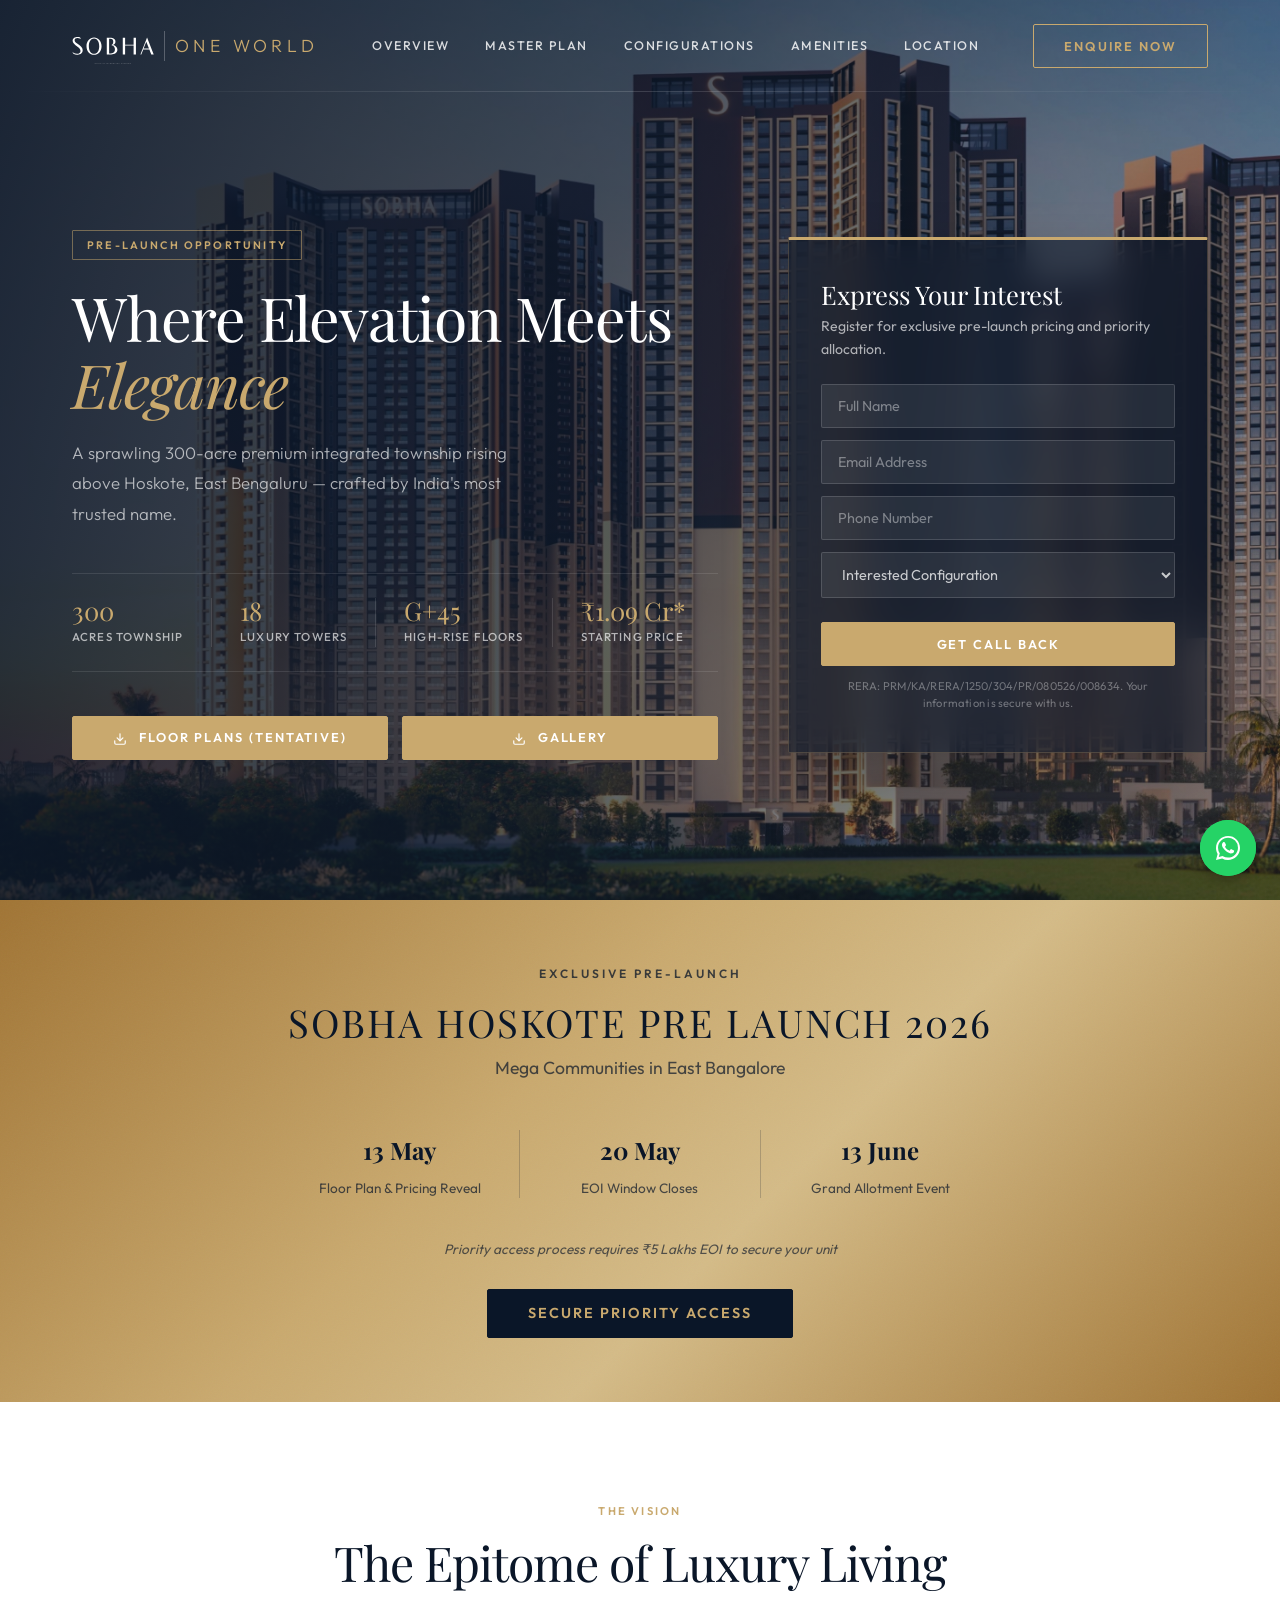
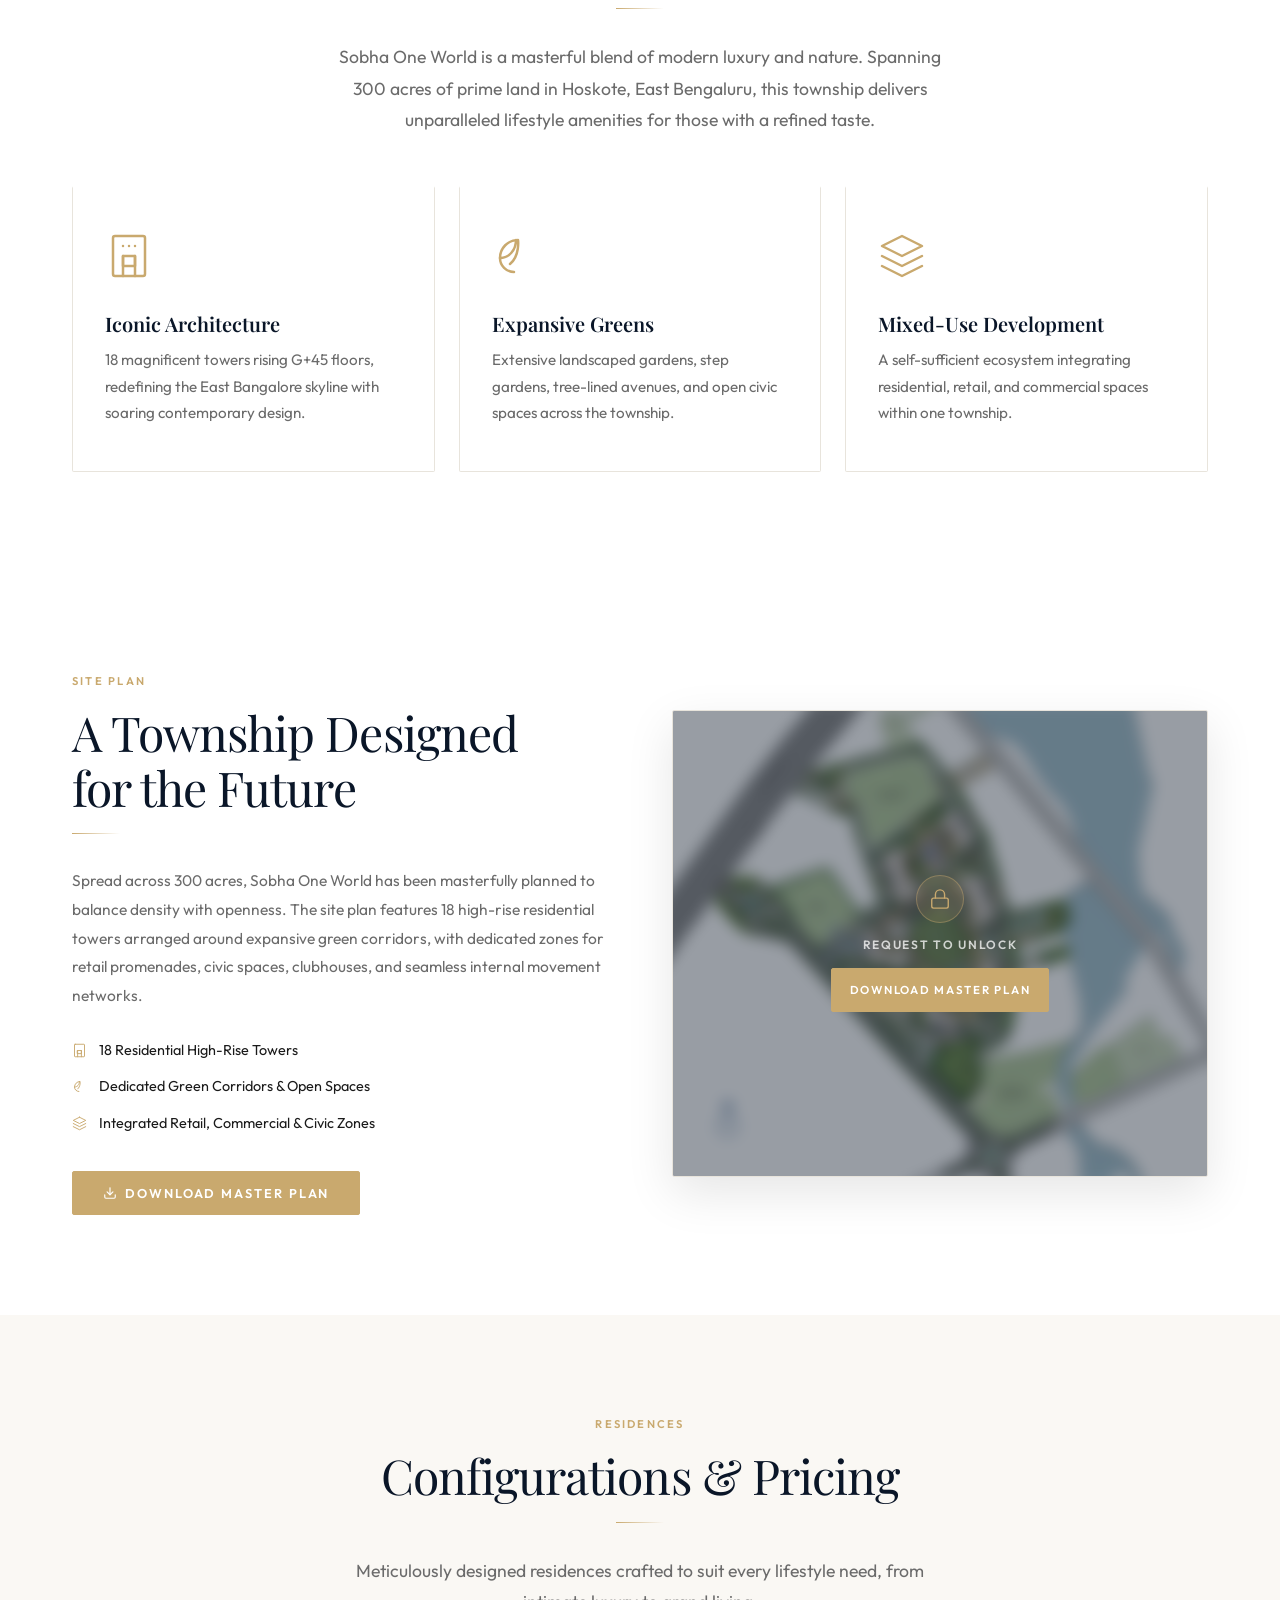
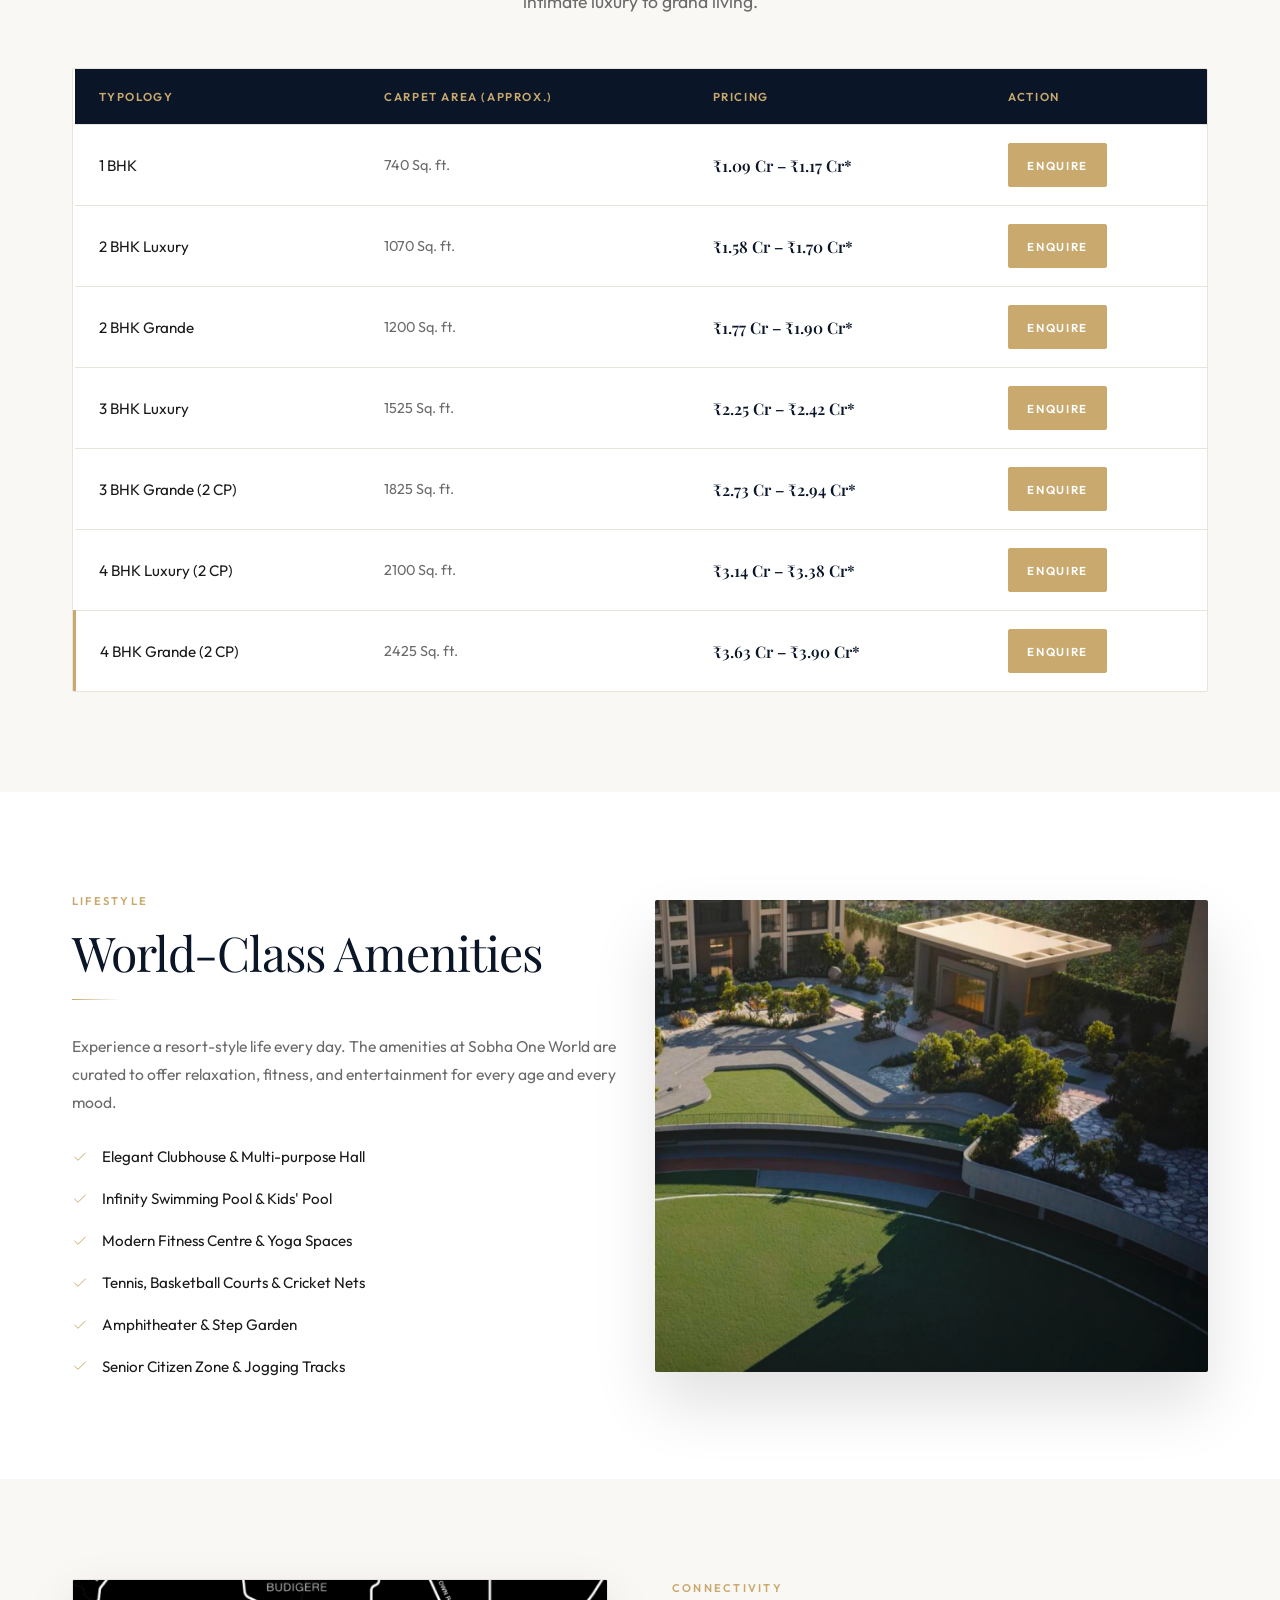
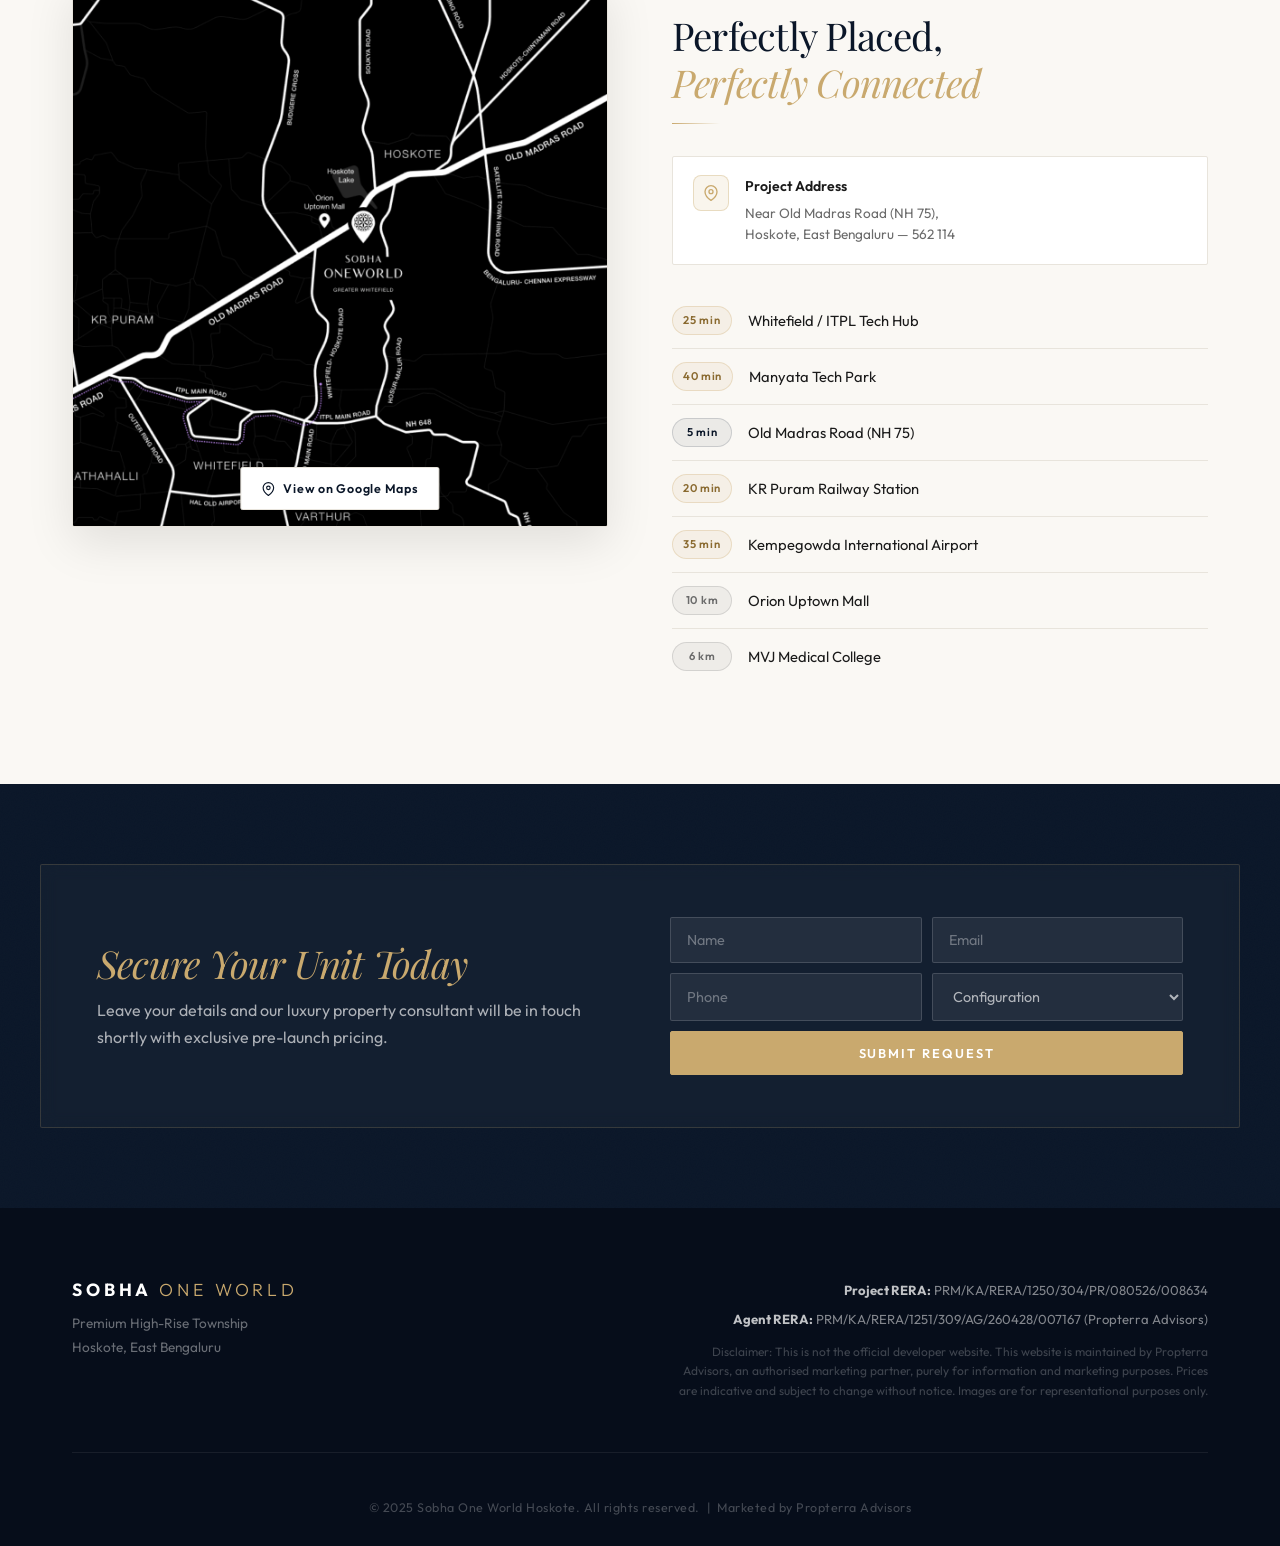
==== commit 7916617a: "Add sticky WhatsApp floating action button Fixed bottom-right FAB linking to wa.me/919730371370 with" ====
--- a/index.html
+++ b/index.html
@@ -637,6 +637,17 @@
         </div>
     </div>
 
+    <!-- ── WhatsApp FAB ── -->
+    <a href="https://wa.me/919730371370"
+       class="whatsapp-fab"
+       target="_blank"
+       rel="noopener noreferrer"
+       aria-label="Chat with us on WhatsApp">
+        <svg viewBox="0 0 32 32" width="30" height="30" aria-hidden="true" focusable="false" fill="#fff">
+            <path d="M16.003 3.2c-7.06 0-12.8 5.74-12.8 12.8 0 2.26.6 4.46 1.73 6.4L3.2 28.8l6.57-1.72a12.74 12.74 0 0 0 6.23 1.62h.01c7.06 0 12.8-5.74 12.8-12.8 0-3.42-1.33-6.64-3.75-9.06A12.71 12.71 0 0 0 16.003 3.2zm0 23.04h-.01a10.6 10.6 0 0 1-5.4-1.48l-.39-.23-4.03 1.06 1.08-3.93-.25-.4a10.56 10.56 0 0 1-1.62-5.66c0-5.86 4.77-10.63 10.64-10.63 2.84 0 5.5 1.11 7.51 3.12a10.56 10.56 0 0 1 3.11 7.52c0 5.86-4.77 10.63-10.63 10.63zm5.83-7.96c-.32-.16-1.89-.93-2.18-1.04-.29-.11-.5-.16-.71.16-.21.32-.82 1.04-1 1.25-.18.21-.37.24-.69.08-.32-.16-1.35-.5-2.57-1.59-.95-.85-1.59-1.9-1.78-2.22-.18-.32-.02-.49.14-.65.14-.14.32-.37.48-.56.16-.18.21-.32.32-.53.11-.21.05-.4-.03-.56-.08-.16-.71-1.71-.97-2.34-.26-.62-.52-.53-.71-.54l-.61-.01c-.21 0-.56.08-.85.4-.29.32-1.11 1.09-1.11 2.64 0 1.56 1.14 3.07 1.3 3.28.16.21 2.25 3.44 5.45 4.82.76.33 1.36.53 1.82.68.77.24 1.46.21 2.01.13.61-.09 1.89-.77 2.16-1.52.27-.74.27-1.38.19-1.51-.08-.13-.29-.21-.61-.37z"/>
+        </svg>
+    </a>
+
     <script src="script.js" defer></script>
 </body>
 
--- a/style.css
+++ b/style.css
@@ -1454,6 +1454,28 @@
     .hamburger { display: flex; }
 }
 
+/* Hero fixed-background fallback. Mobile/tablet Safari ignores
+   background-attachment: fixed, so the hero image scrolls. Replace it
+   with a real position: fixed layer that sits below the overlay/grain/
+   content (z-index 1/2) and is covered by following opaque sections.
+   Breakpoint is 1024px to also cover iPad landscape. */
+@media (max-width: 1024px) {
+    .hero { background-attachment: scroll; }
+    .hero::after {
+        content: '';
+        position: fixed;
+        top: 0;
+        left: 0;
+        width: 100%;
+        height: 100vh;
+        background-image: url('hero-bg.png');
+        background-size: cover;
+        background-position: center 30%;
+        z-index: 0;
+        pointer-events: none;
+    }
+}
+
 /* ── Pre-Launch Banner ─────────────────────────────────── */
 .prelaunch-banner {
     background: linear-gradient(135deg, #a07434 0%, #c9a96e 40%, #d4bb87 60%, #a07434 100%);
@@ -1580,3 +1602,50 @@
 
     .timeline-item { padding: 0; }
 }
+
+/* ── WhatsApp FAB ────────────────────────────────────────── */
+.whatsapp-fab {
+    position: fixed;
+    bottom: 24px;
+    right: 24px;
+    z-index: 999;
+    width: 56px;
+    height: 56px;
+    border-radius: 50%;
+    background-color: #25D366;
+    color: var(--white);
+    display: flex;
+    align-items: center;
+    justify-content: center;
+    box-shadow: 0 4px 12px rgba(0, 0, 0, 0.25);
+    transition: all 0.2s ease;
+}
+
+.whatsapp-fab:hover {
+    transform: scale(1.1);
+    box-shadow: 0 8px 22px rgba(0, 0, 0, 0.35);
+}
+
+/* Repeating ring pulse — drawn behind the button, never blocks clicks */
+.whatsapp-fab::before {
+    content: '';
+    position: absolute;
+    inset: 0;
+    border-radius: 50%;
+    background-color: #25D366;
+    z-index: -1;
+    pointer-events: none;
+    animation: whatsappPulse 2s ease-out infinite;
+}
+
+@keyframes whatsappPulse {
+    0%   { transform: scale(1);   opacity: 0.7; }
+    70%  { transform: scale(1.8); opacity: 0;   }
+    100% { transform: scale(1.8); opacity: 0;   }
+}
+
+/* Accessibility: respect reduced-motion preference */
+@media (prefers-reduced-motion: reduce) {
+    .whatsapp-fab::before { animation: none; }
+    .whatsapp-fab { transition: none; }
+}
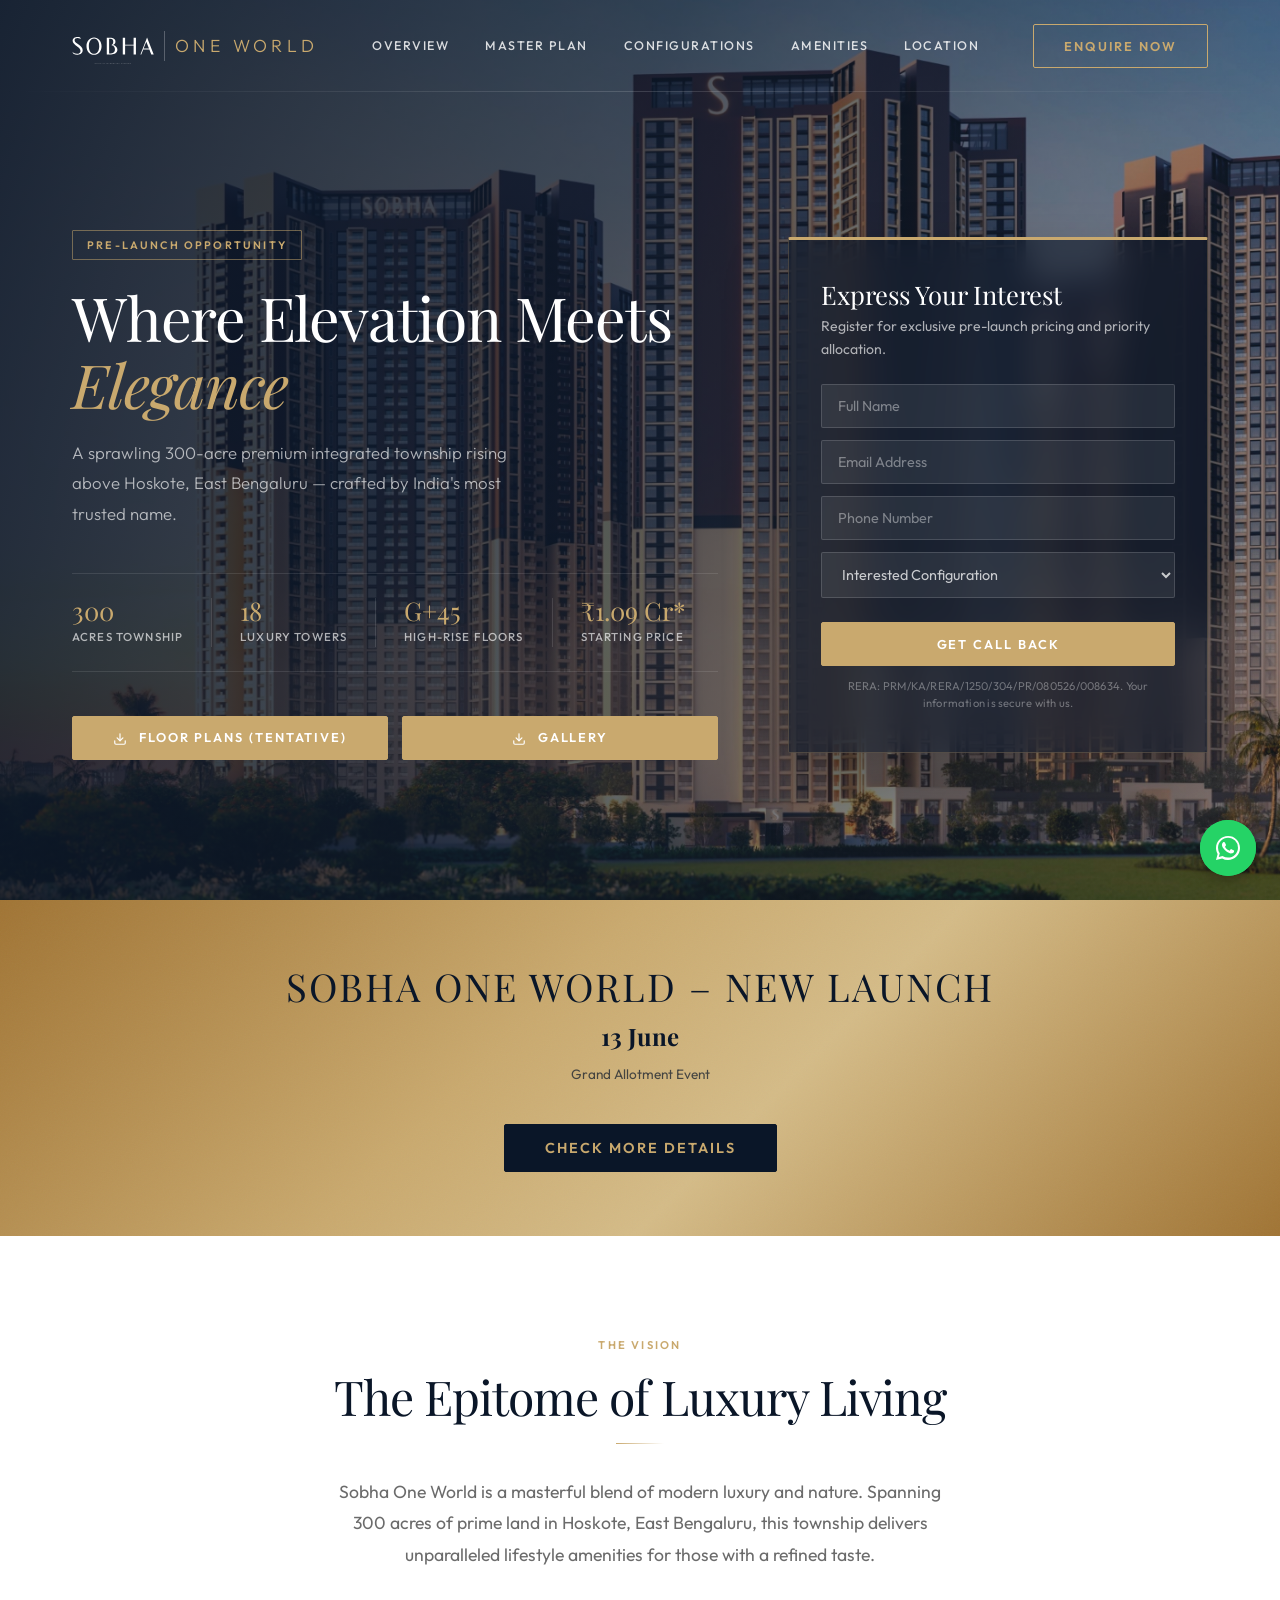
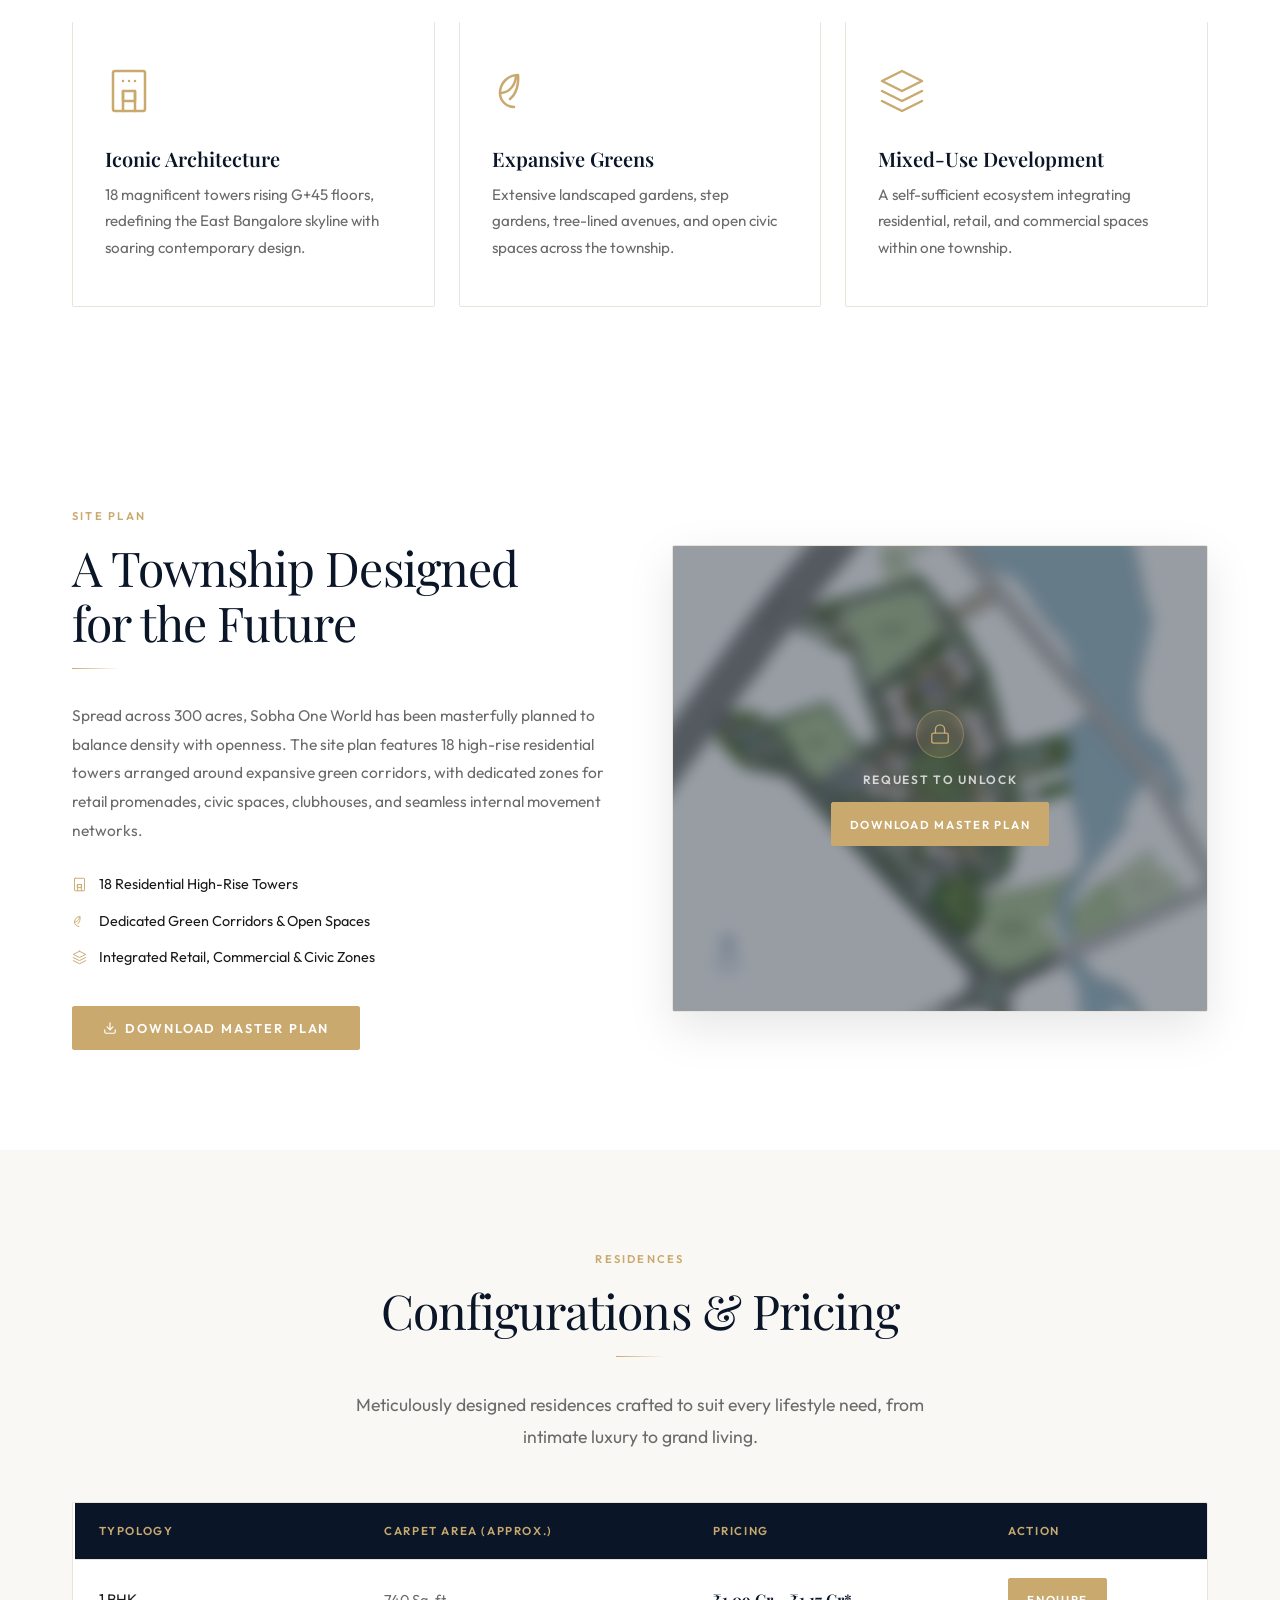
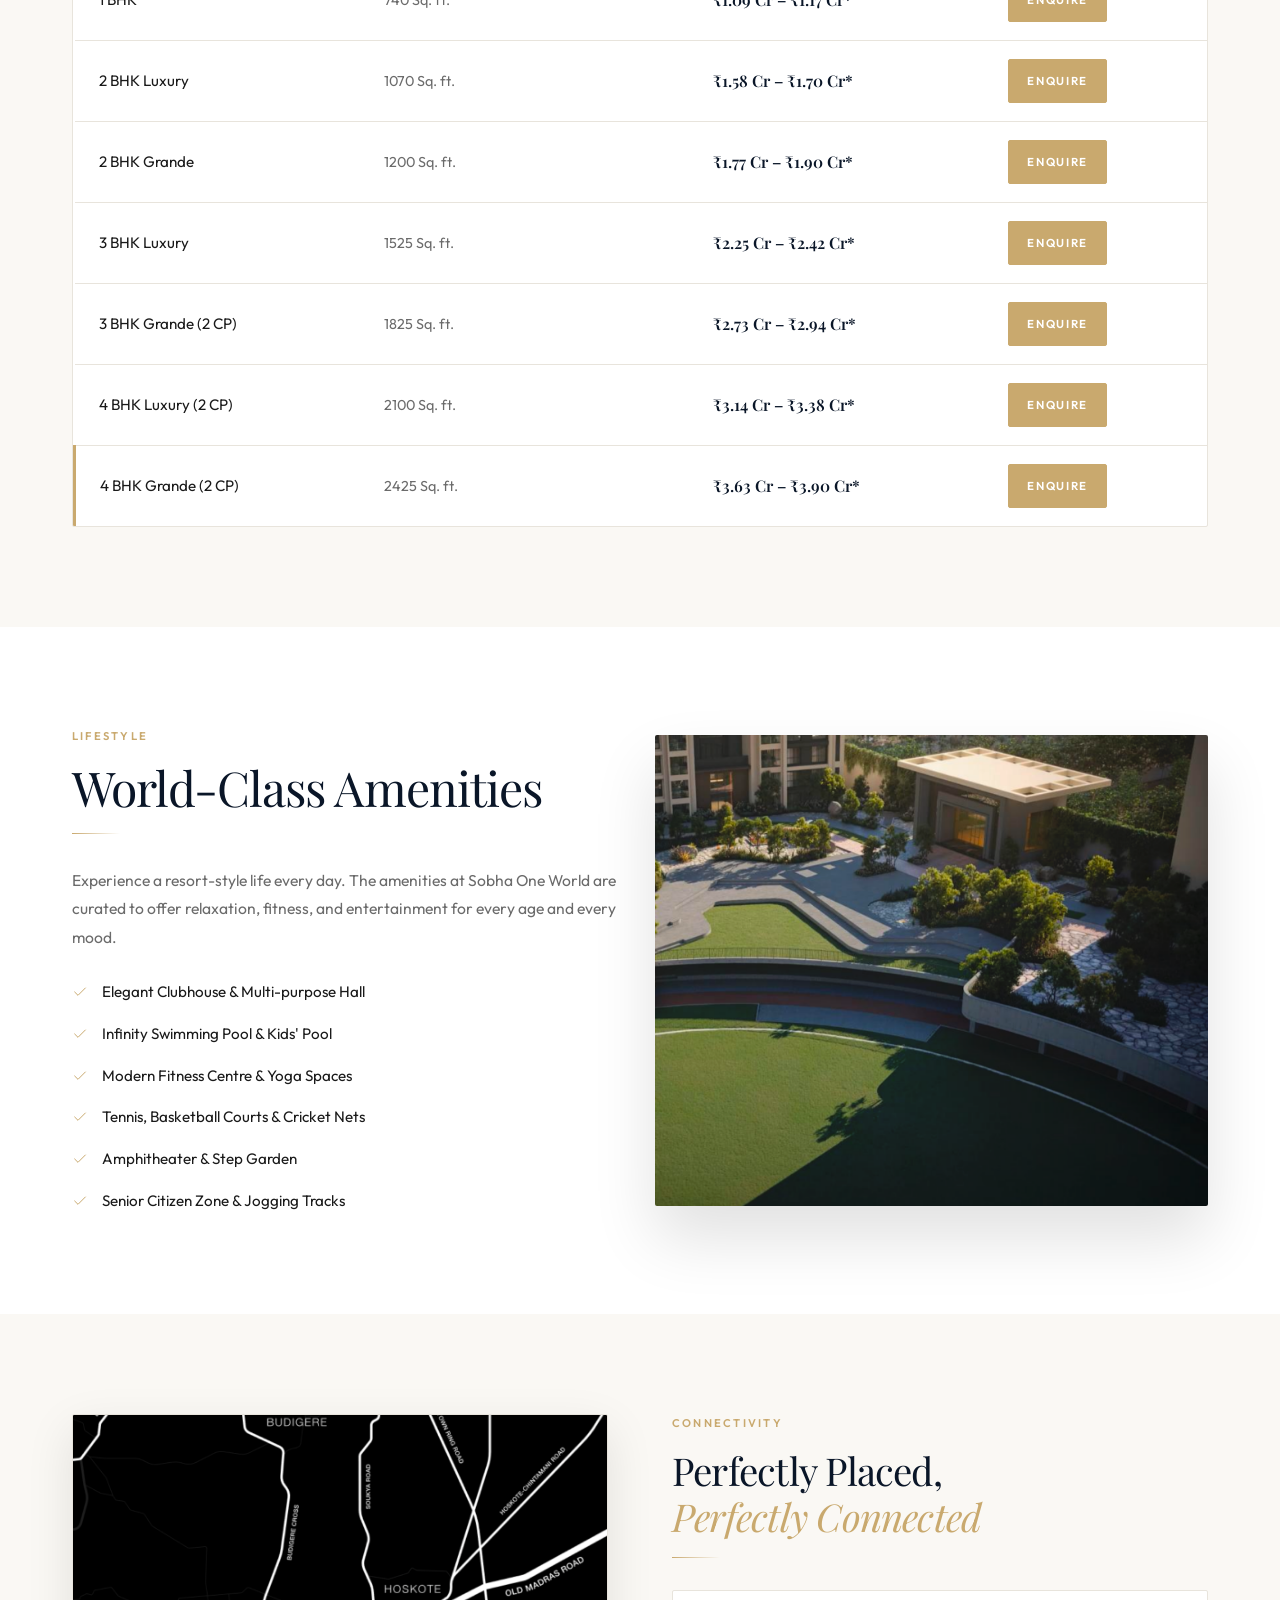
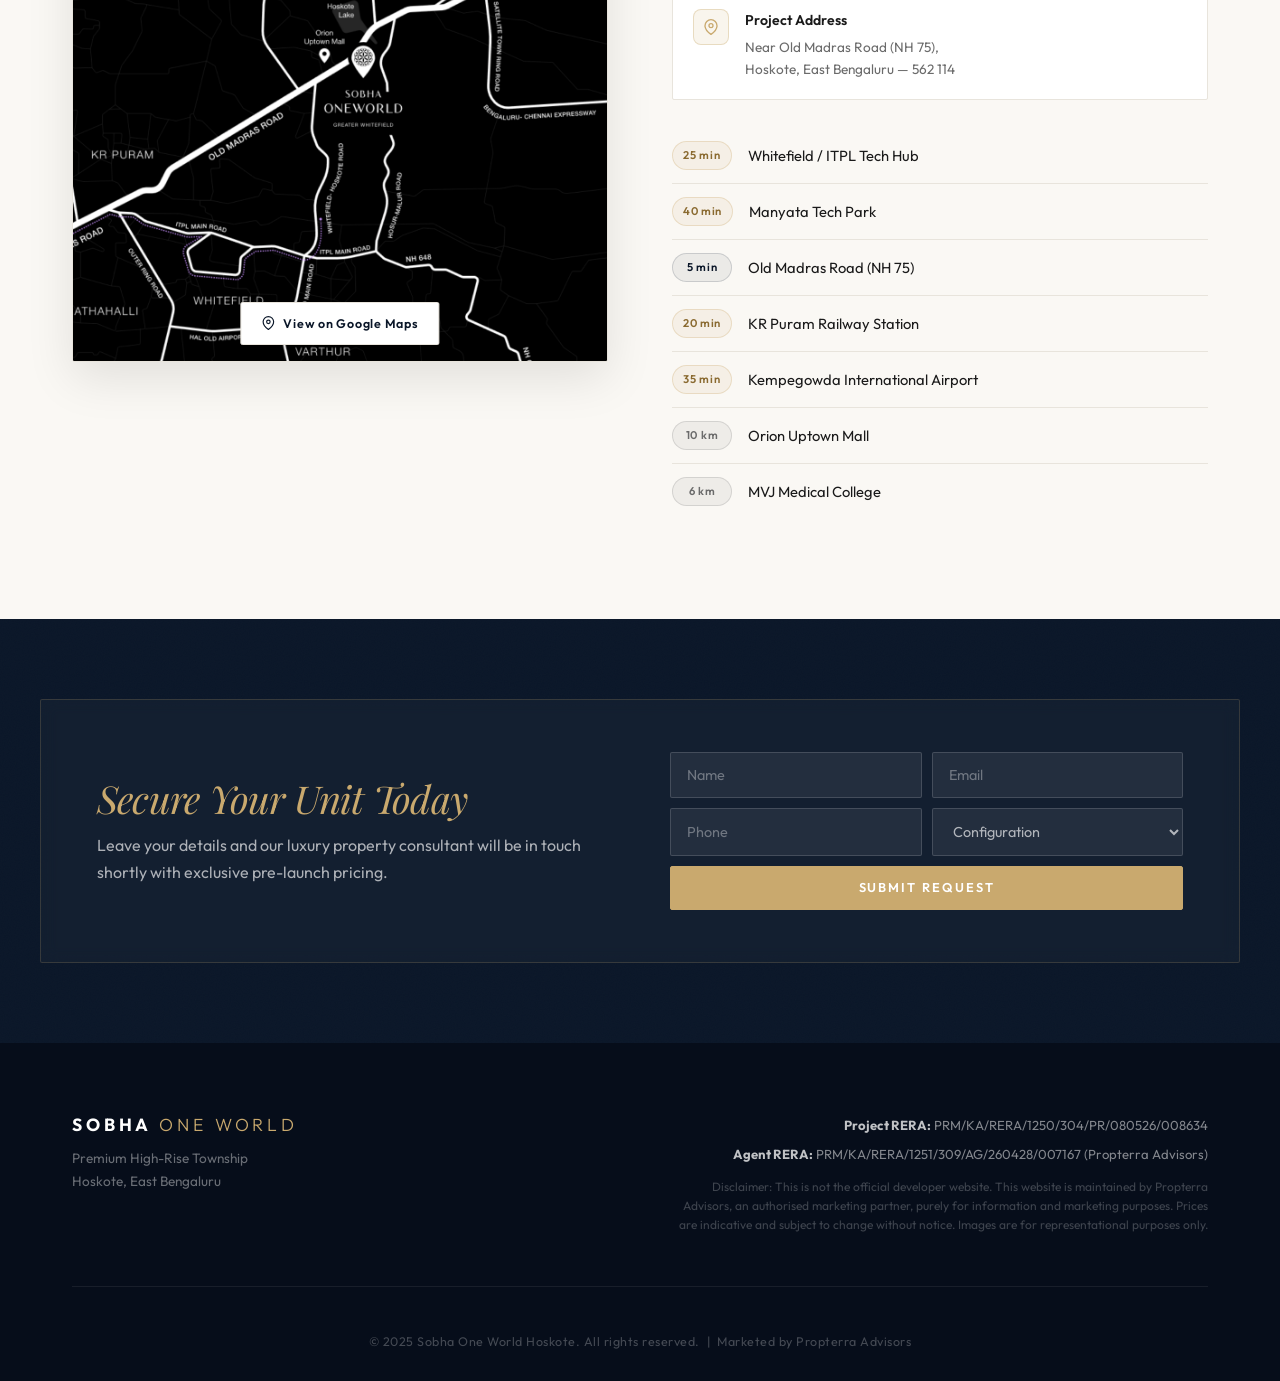
==== commit 49247366: "Simplify pre-launch banner: keep only 13 June Grand Allotment" ====
--- a/index.html
+++ b/index.html
@@ -263,30 +263,16 @@
         <!-- ── Pre-Launch Banner ── -->
         <section class="prelaunch-banner">
             <div class="container">
-                <div class="prelaunch-eyebrow">Exclusive Pre-Launch</div>
-                <h2 class="prelaunch-heading">SOBHA HOSKOTE PRE LAUNCH 2026</h2>
-                <p class="prelaunch-subtitle">Mega Communities in East Bangalore</p>
+                <h2 class="prelaunch-heading">SOBHA ONE WORLD &ndash; NEW LAUNCH</h2>
 
                 <div class="prelaunch-timeline">
-                    <div class="timeline-item">
-                        <span class="timeline-date">13 May</span>
-                        <span class="timeline-label">Floor Plan &amp; Pricing Reveal</span>
-                    </div>
-                    <div class="timeline-divider"></div>
-                    <div class="timeline-item">
-                        <span class="timeline-date">20 May</span>
-                        <span class="timeline-label">EOI Window Closes</span>
-                    </div>
-                    <div class="timeline-divider"></div>
                     <div class="timeline-item">
                         <span class="timeline-date">13 June</span>
                         <span class="timeline-label">Grand Allotment Event</span>
                     </div>
                 </div>
 
-                <p class="prelaunch-note">Priority access process requires &#8377;5 Lakhs EOI to secure your unit</p>
-
-                <button class="btn btn-gold-solid prelaunch-cta" data-modal="enquiry">Secure Priority Access</button>
+                <button class="btn btn-gold-solid prelaunch-cta" data-modal="enquiry">Check More Details</button>
             </div>
         </section>
 
@@ -497,7 +483,7 @@
                     <div class="location-map-col reveal">
                         <div class="location-map-wrapper">
                             <img src="Google map pin.png" alt="Sobha One World Hoskote location map" class="map-image" loading="lazy">
-                            <a href="https://www.google.com/maps/place/Sobha+Hoskote/@13.0614252,77.7623955,15z/data=!4m6!3m5!1s0x3bae0f0034d5da67:0xc8b644c10da8cf04!8m2!3d13.057154!4d77.773453!16s%2Fg%2F11yrp4n4_x?entry=ttu&g_ep=EgoyMDI2MDUwNi4wIKXMDSoASAFQAw%3D%3D" target="_blank" rel="noopener noreferrer" class="map-overlay-btn">
+                            <a href="https://www.google.com/maps/place/Sobha+OneWorld/@13.0580967,77.7690929,17z/data=!3m1!4b1!4m6!3m5!1s0x3bae0fa9bb3dc335:0xe41869ea87e5a44e!8m2!3d13.0580967!4d77.7716732!16s%2Fg%2F11yzlll0_w?entry=ttu&g_ep=EgoyMDI2MDUyMC4wIKXMDSoASAFQAw%3D%3D" target="_blank" rel="noopener noreferrer" class="map-overlay-btn">
                                 <svg width="14" height="14" viewBox="0 0 24 24" fill="none" stroke="currentColor" stroke-width="2" stroke-linecap="round" stroke-linejoin="round"><path d="M21 10c0 7-9 13-9 13s-9-6-9-13a9 9 0 0 1 18 0z"/><circle cx="12" cy="10" r="3"/></svg>
                                 View on Google Maps
                             </a>
--- a/style.css
+++ b/style.css
@@ -1454,26 +1454,12 @@
     .hamburger { display: flex; }
 }
 
-/* Hero fixed-background fallback. Mobile/tablet Safari ignores
-   background-attachment: fixed, so the hero image scrolls. Replace it
-   with a real position: fixed layer that sits below the overlay/grain/
-   content (z-index 1/2) and is covered by following opaque sections.
-   Breakpoint is 1024px to also cover iPad landscape. */
+/* Mobile/tablet browsers ignore background-attachment: fixed and any
+   JS scroll-parallax desyncs from the compositor (visible lag). So on
+   <=1024px the hero image simply scrolls with its section — smooth,
+   GPU-composited, no bleed. Desktop keeps the true fixed parallax. */
 @media (max-width: 1024px) {
     .hero { background-attachment: scroll; }
-    .hero::after {
-        content: '';
-        position: fixed;
-        top: 0;
-        left: 0;
-        width: 100%;
-        height: 100vh;
-        background-image: url('hero-bg.png');
-        background-size: cover;
-        background-position: center 30%;
-        z-index: 0;
-        pointer-events: none;
-    }
 }
 
 /* ── Pre-Launch Banner ─────────────────────────────────── */
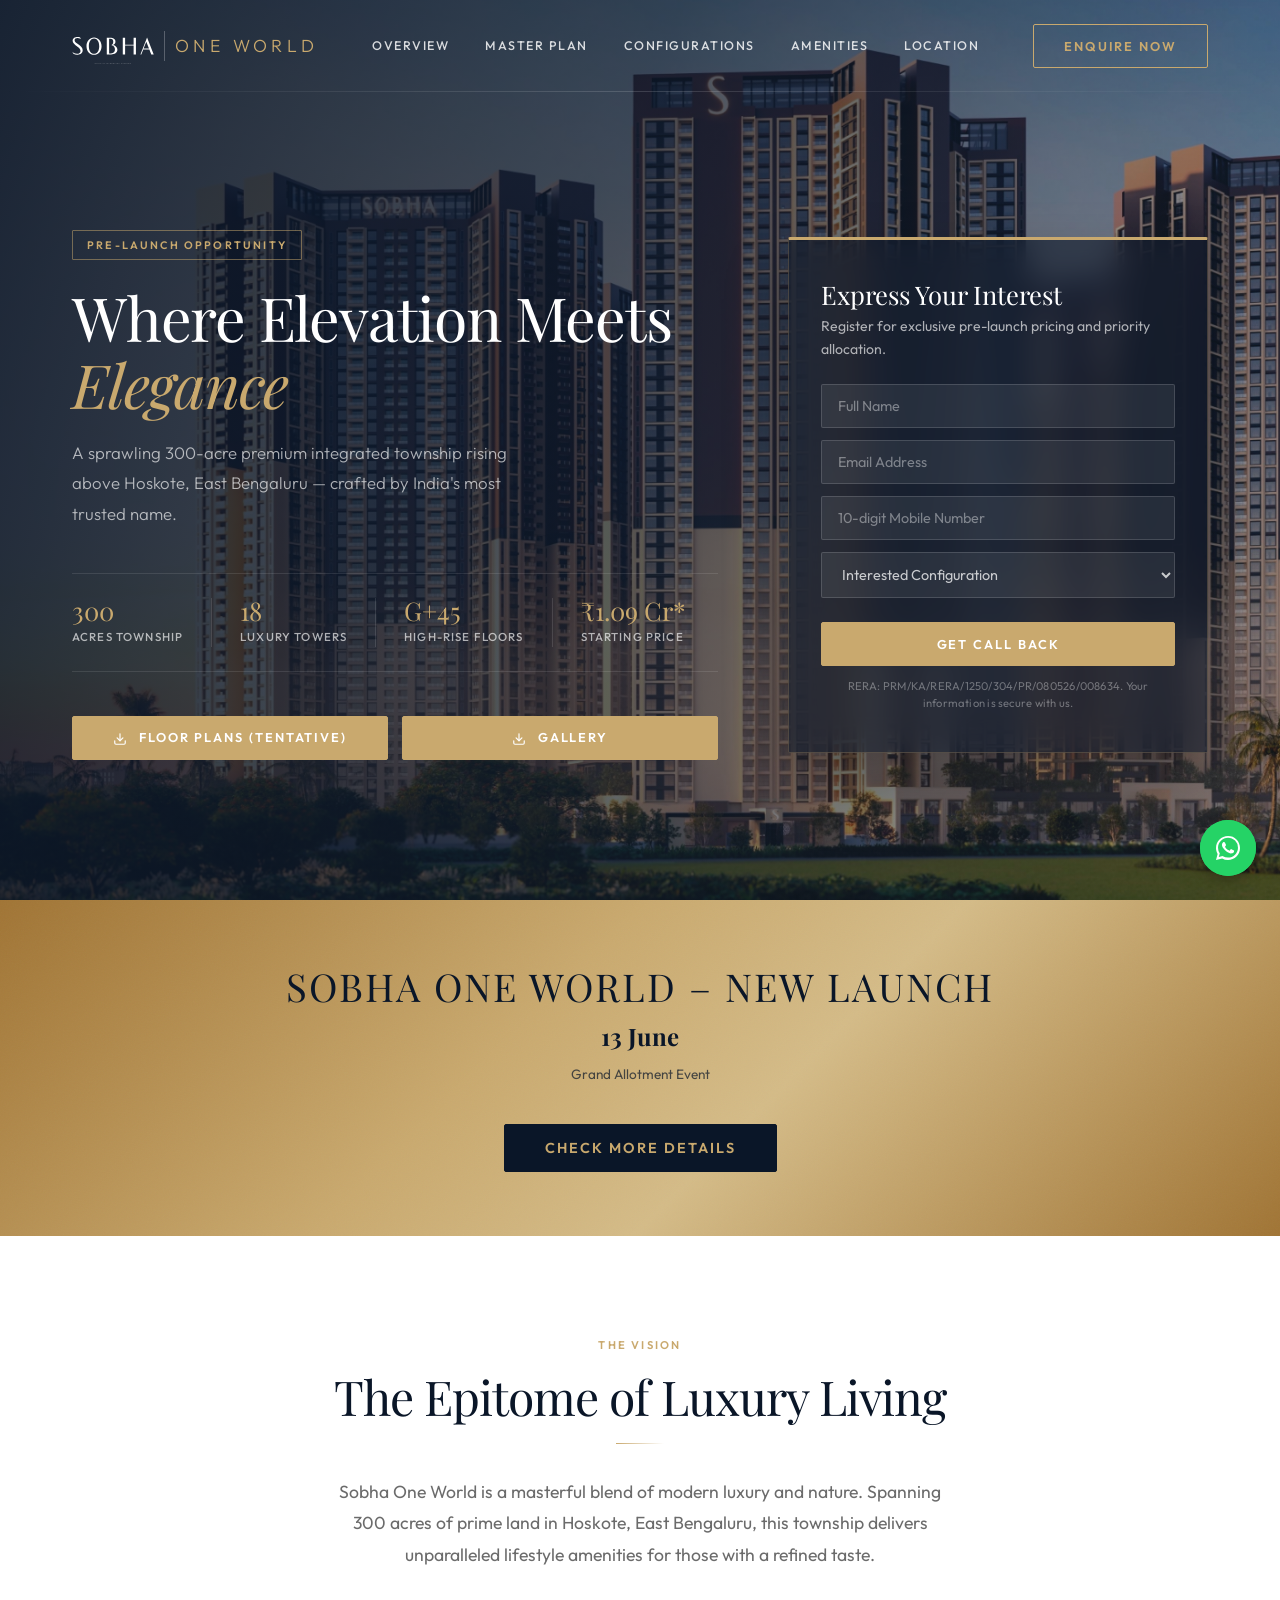
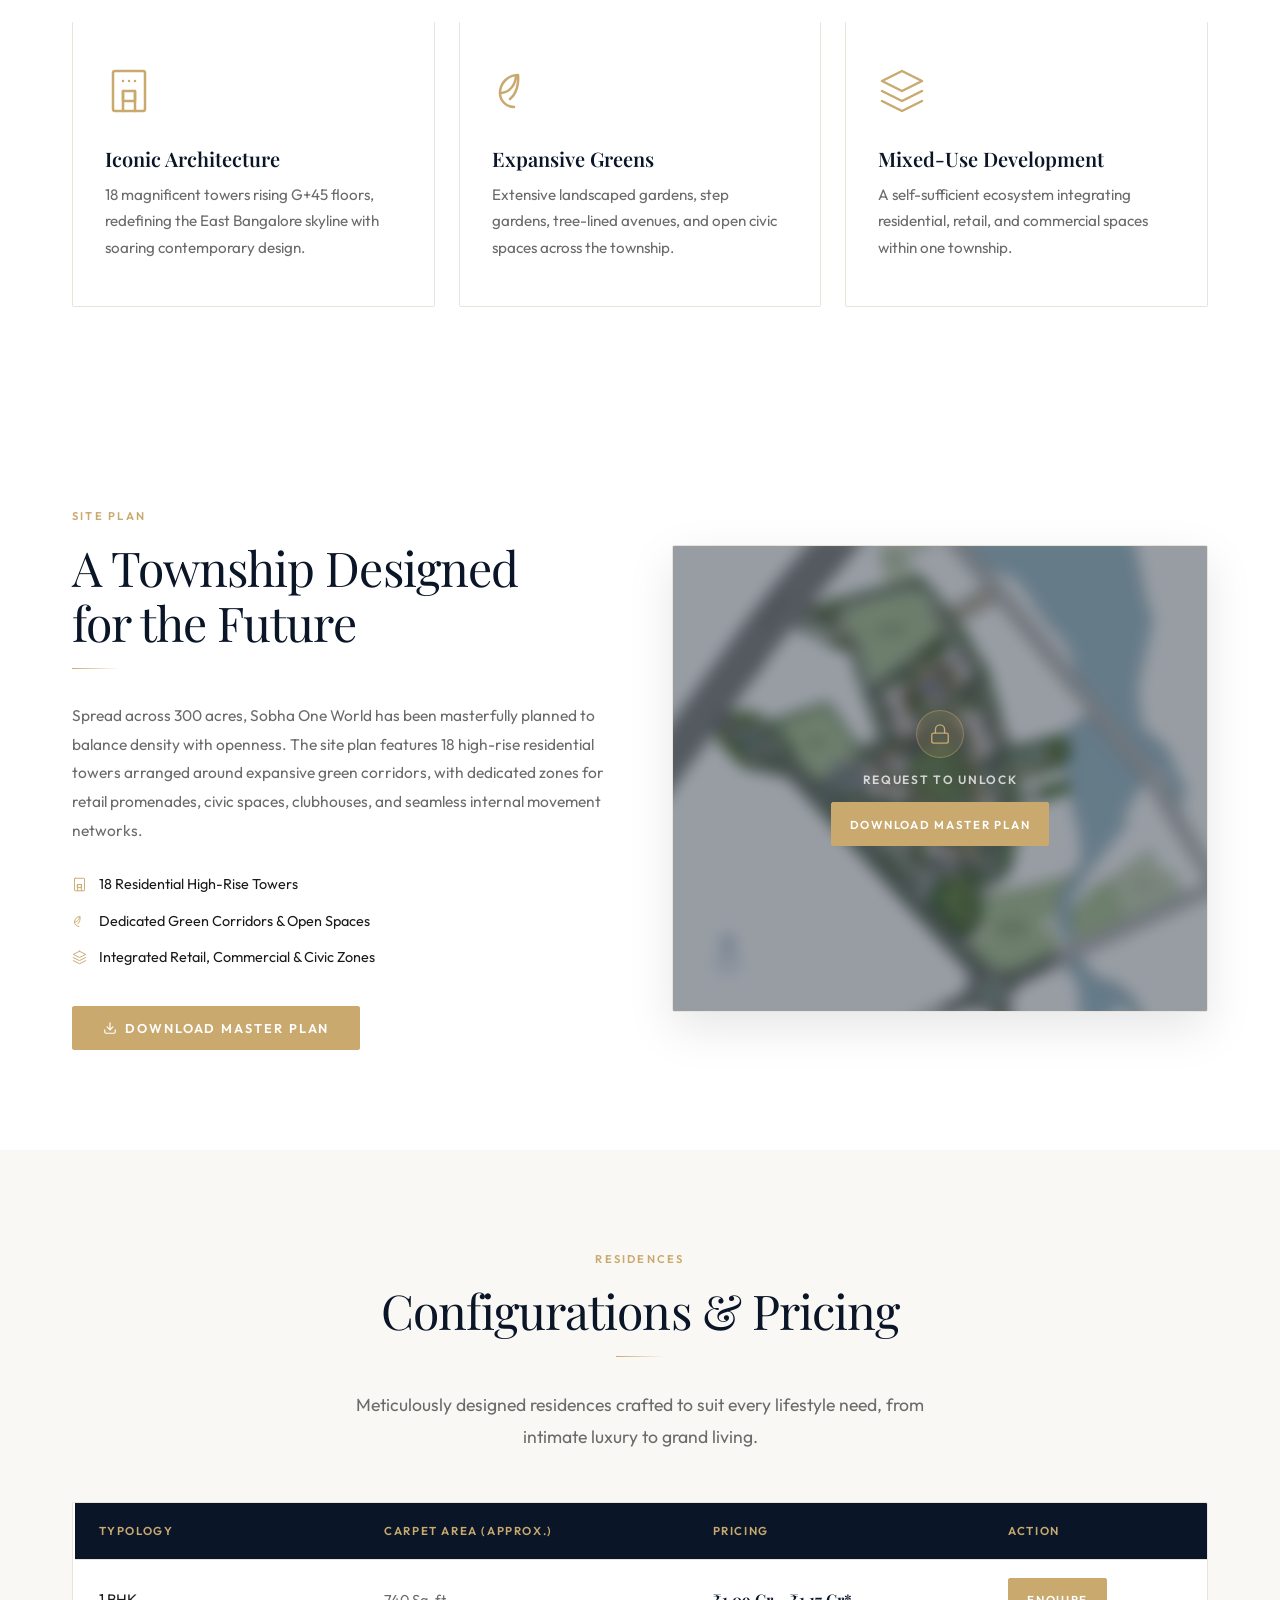
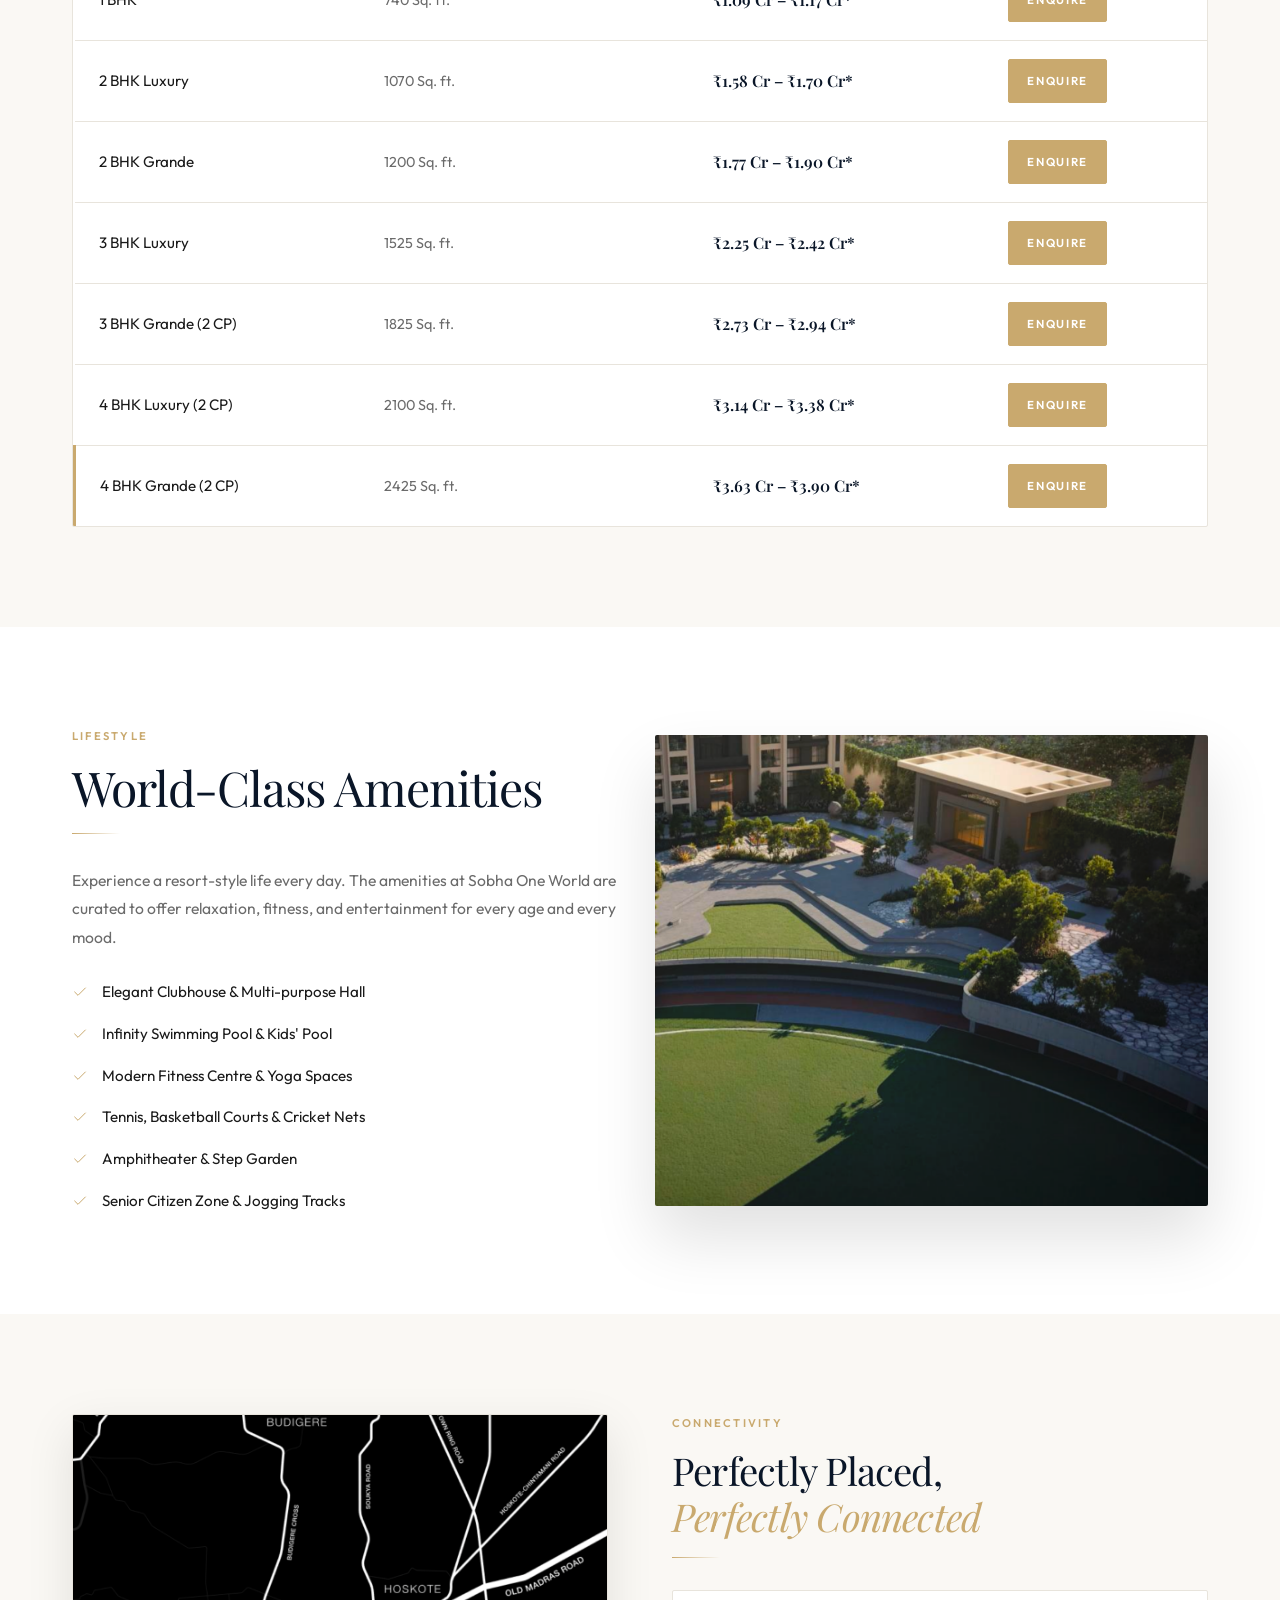
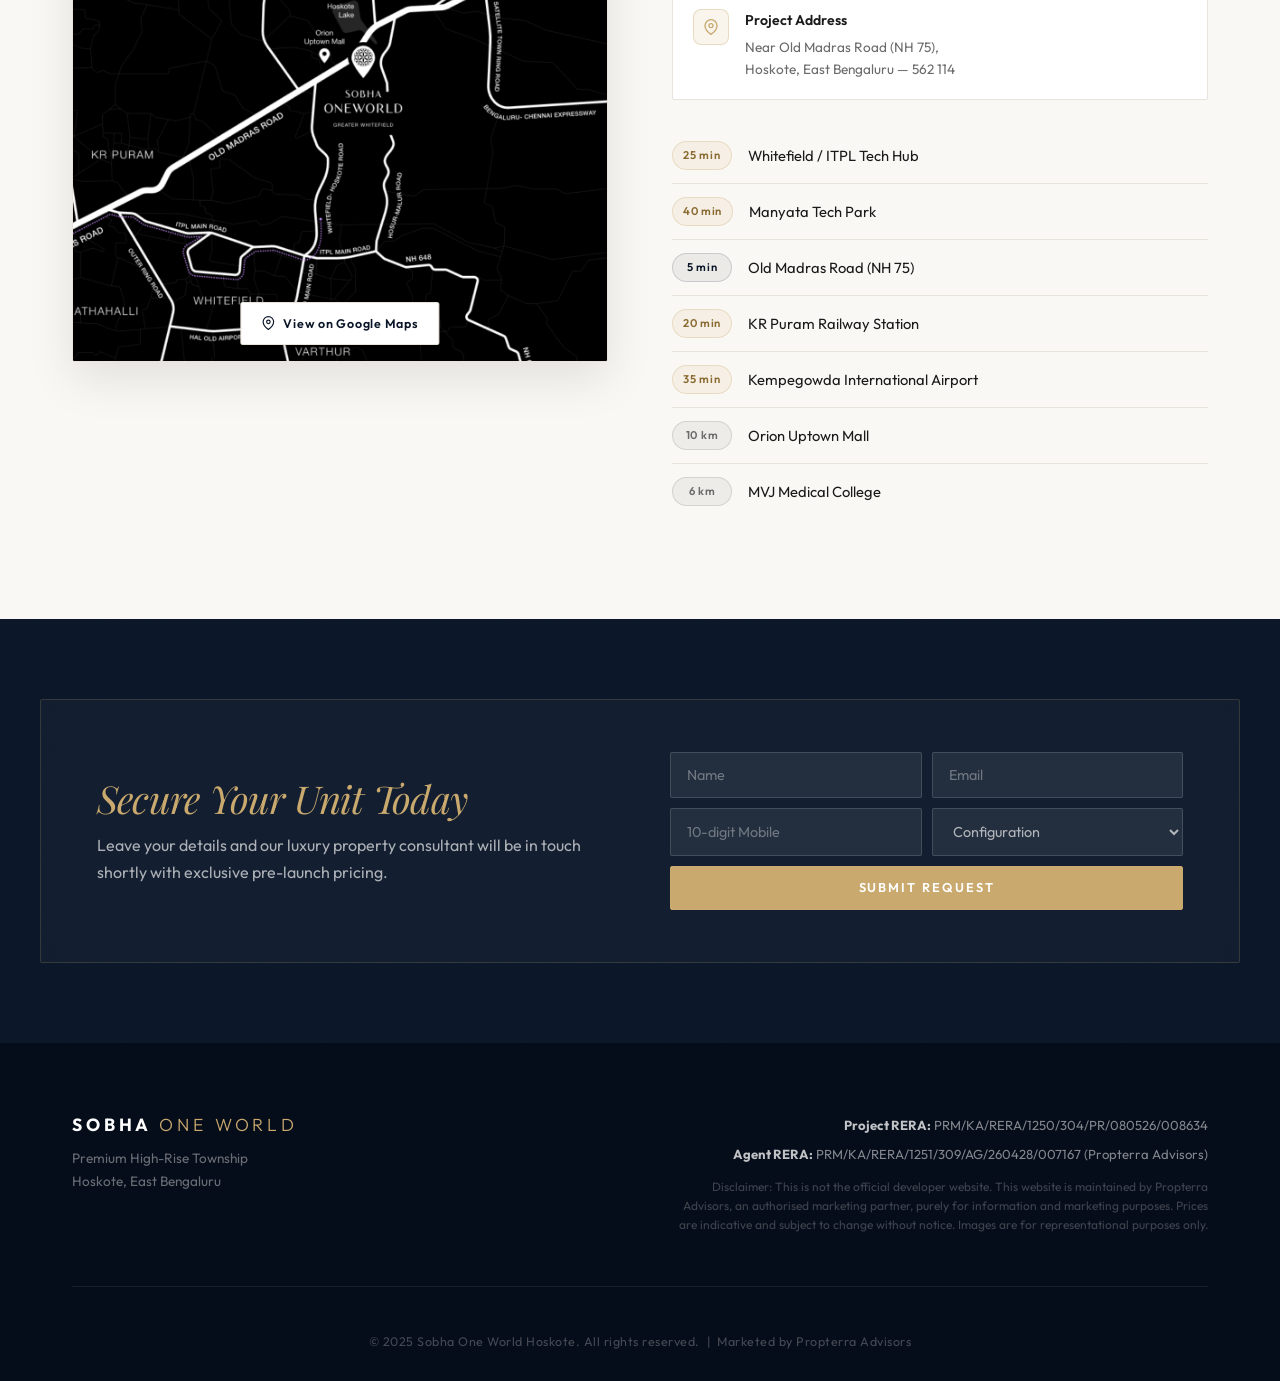
==== commit eaaabaa2: "Validate phone inputs: 10-digit Indian mobile format Add HTML pattern/maxlength/inputmode on all thr" ====
--- a/index.html
+++ b/index.html
@@ -242,7 +242,7 @@
                             <input type="email" name="email" placeholder="Email Address" required>
                         </div>
                         <div class="form-group">
-                            <input type="tel" name="phone" placeholder="Phone Number" required>
+                            <input type="tel" name="phone" placeholder="10-digit Mobile Number" required inputmode="numeric" maxlength="10" pattern="[6-9][0-9]{9}" title="Enter a valid 10-digit Indian mobile number starting with 6, 7, 8, or 9">
                         </div>
                         <div class="form-group">
                             <select name="configuration" required>
@@ -555,7 +555,7 @@
                     <form id="ctaLeadForm" class="lead-form compact-form">
                         <input type="text" name="fullName" placeholder="Name" required>
                         <input type="email" name="email" placeholder="Email" required>
-                        <input type="tel" name="phone" placeholder="Phone" required>
+                        <input type="tel" name="phone" placeholder="10-digit Mobile" required inputmode="numeric" maxlength="10" pattern="[6-9][0-9]{9}" title="Enter a valid 10-digit Indian mobile number starting with 6, 7, 8, or 9">
                         <select name="configuration">
                             <option value="" disabled selected>Configuration</option>
                             <option value="1 BHK">1 BHK</option>
@@ -606,7 +606,7 @@
                     <input type="email" name="email" placeholder="Email Address" required>
                 </div>
                 <div class="form-group">
-                    <input type="tel" name="phone" placeholder="Phone Number" required>
+                    <input type="tel" name="phone" placeholder="10-digit Mobile Number" required inputmode="numeric" maxlength="10" pattern="[6-9][0-9]{9}" title="Enter a valid 10-digit Indian mobile number starting with 6, 7, 8, or 9">
                 </div>
                 <div class="form-group">
                     <select name="configuration">
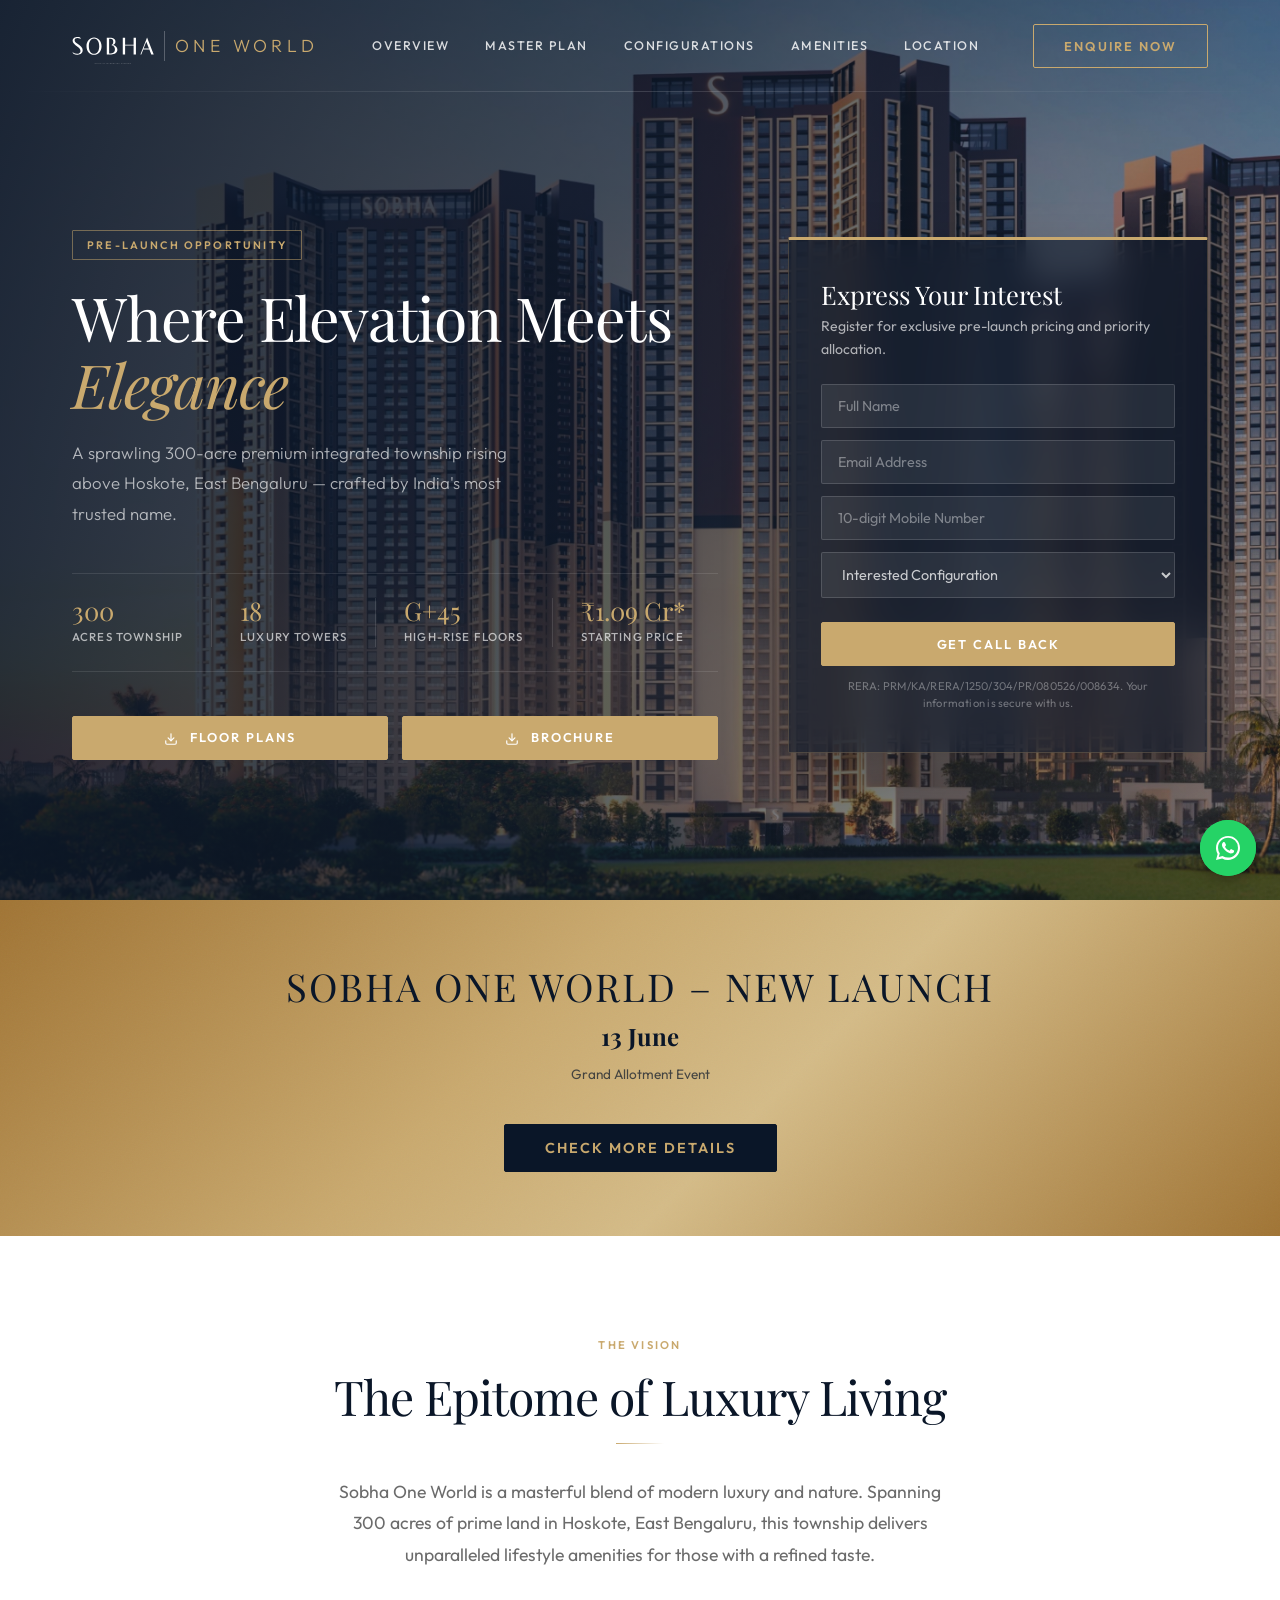
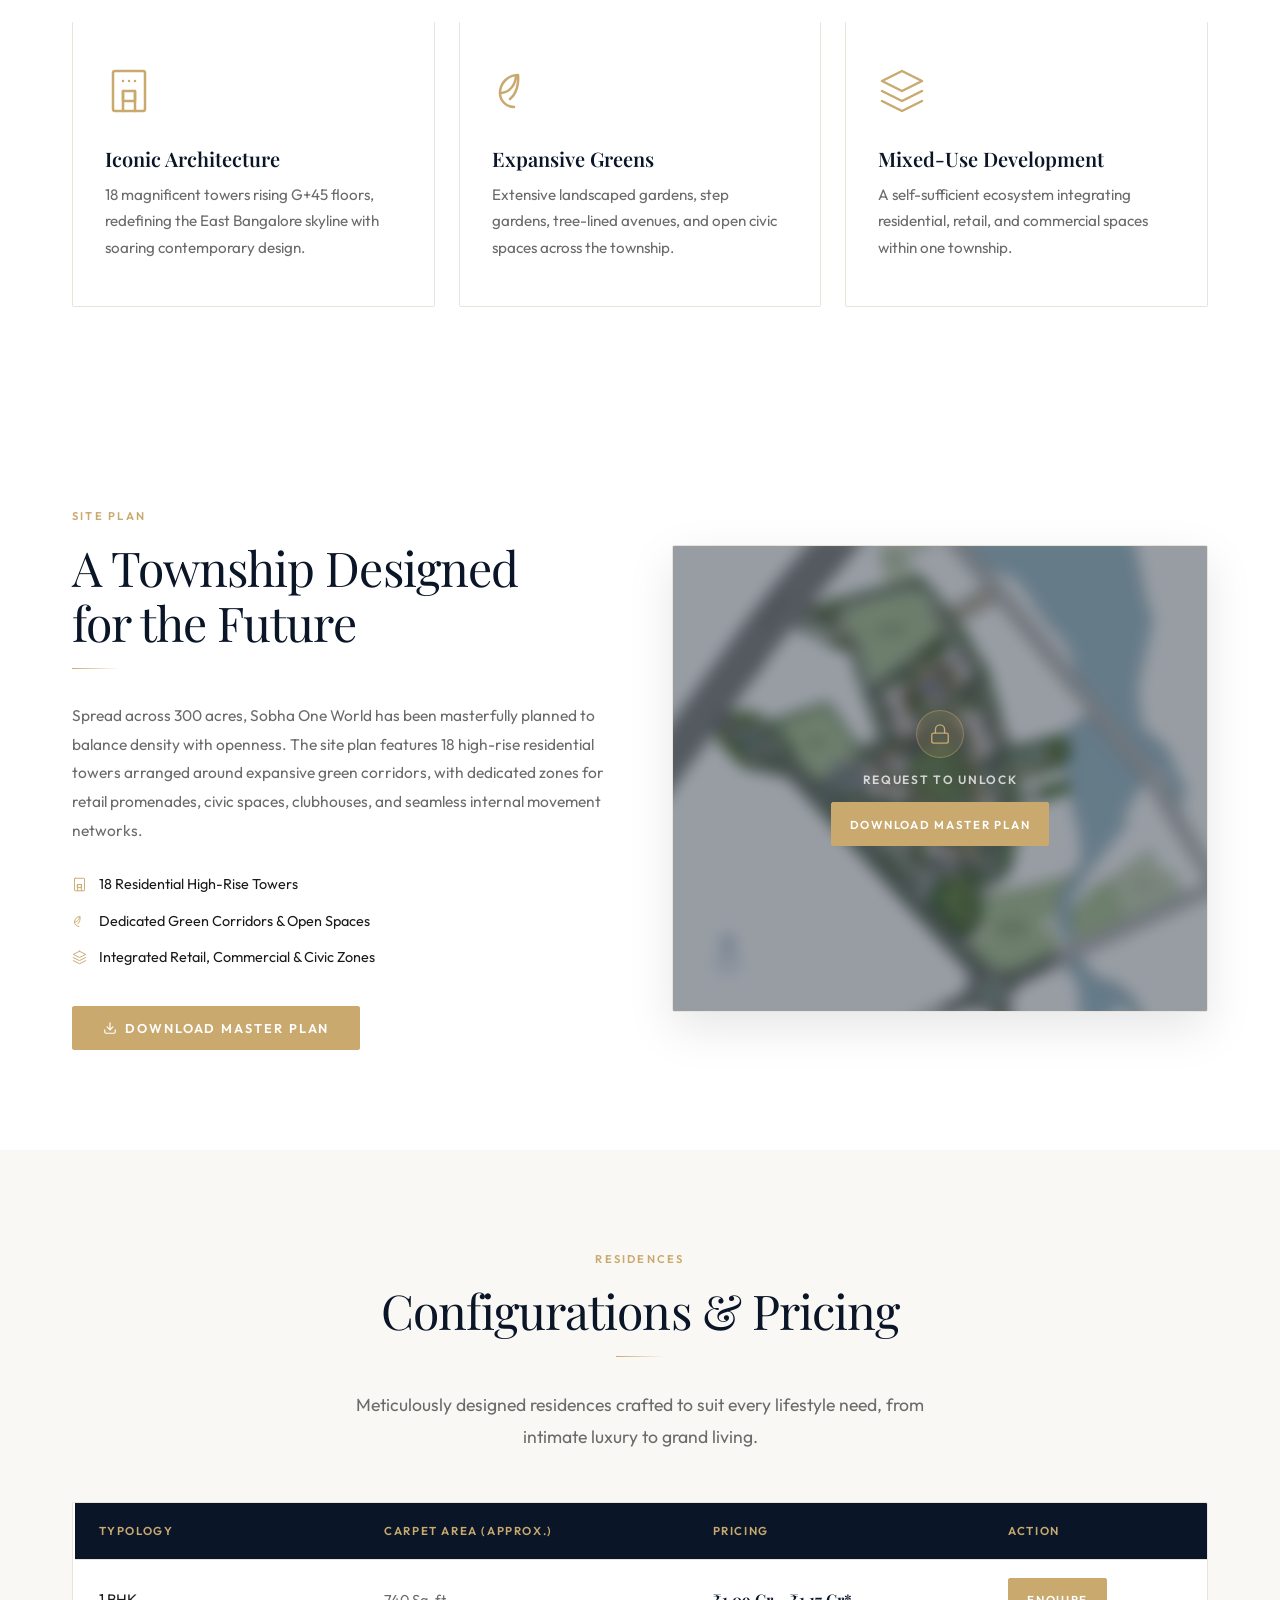
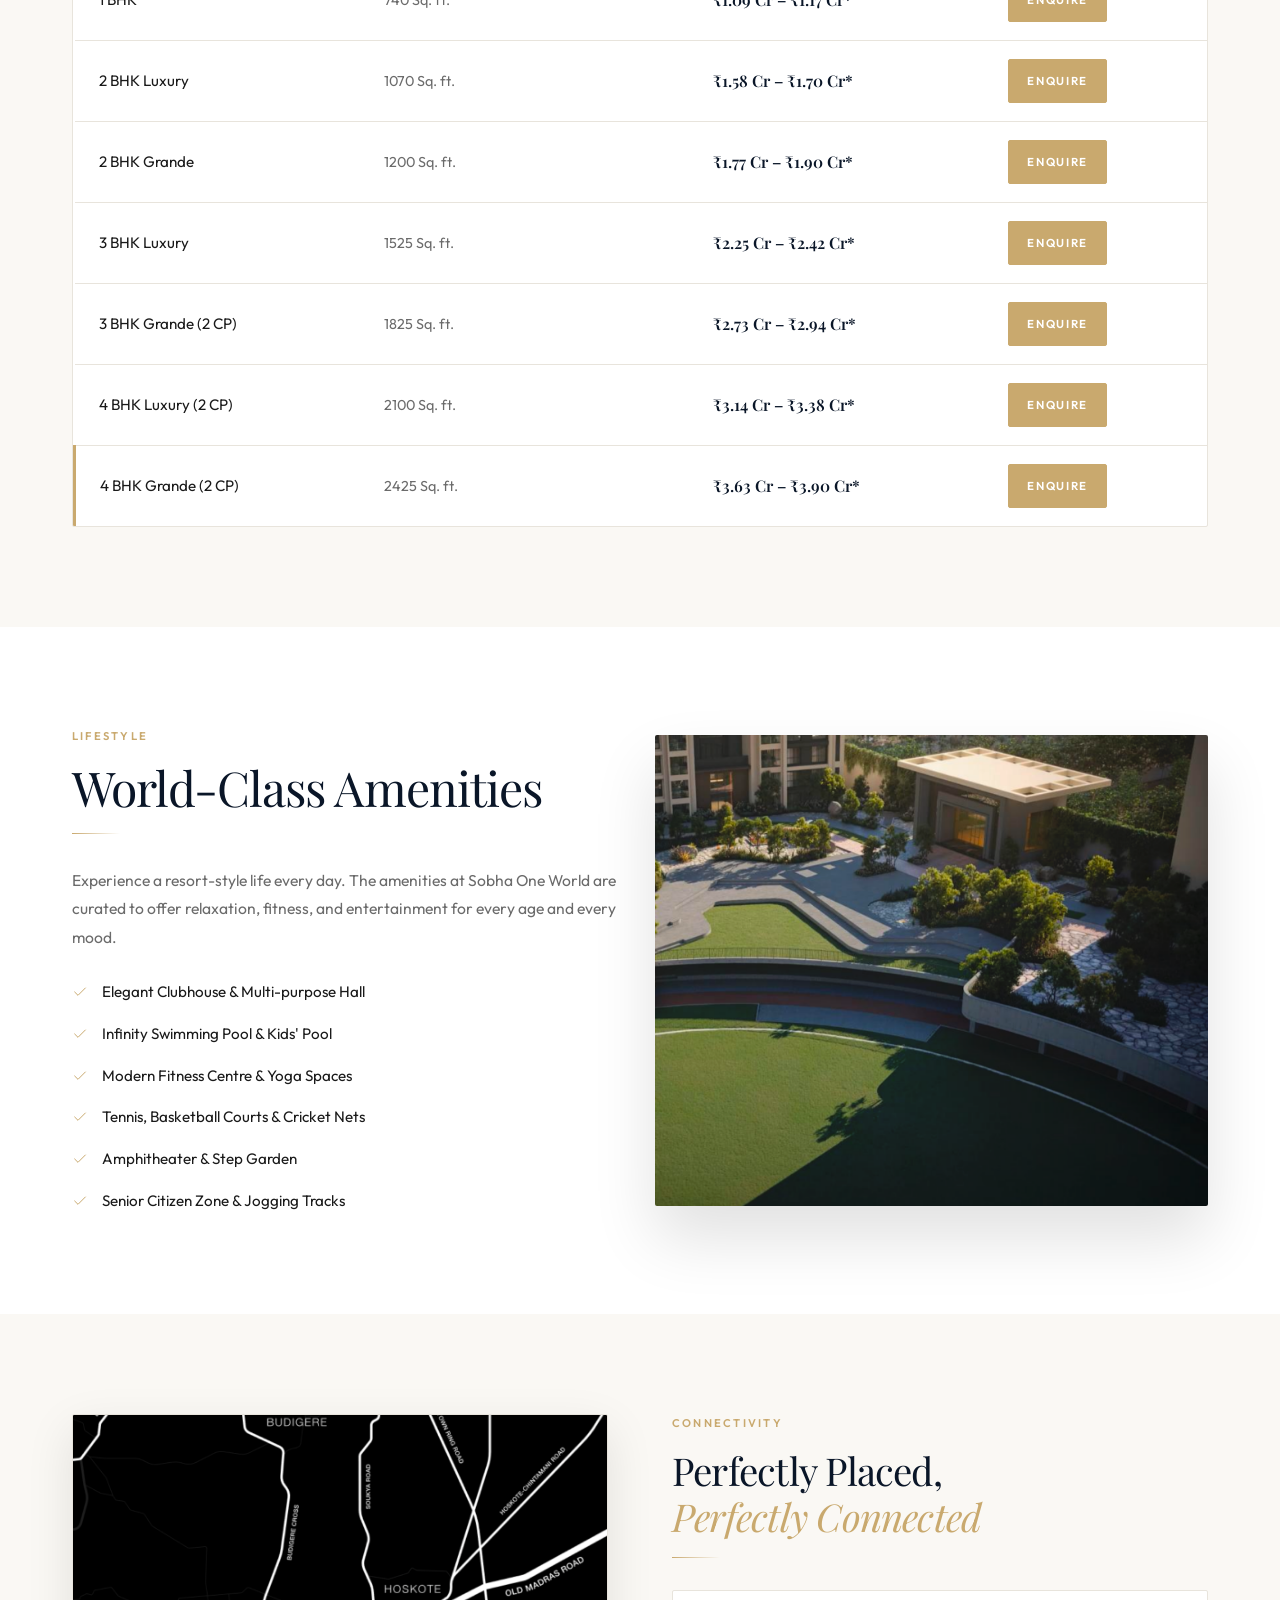
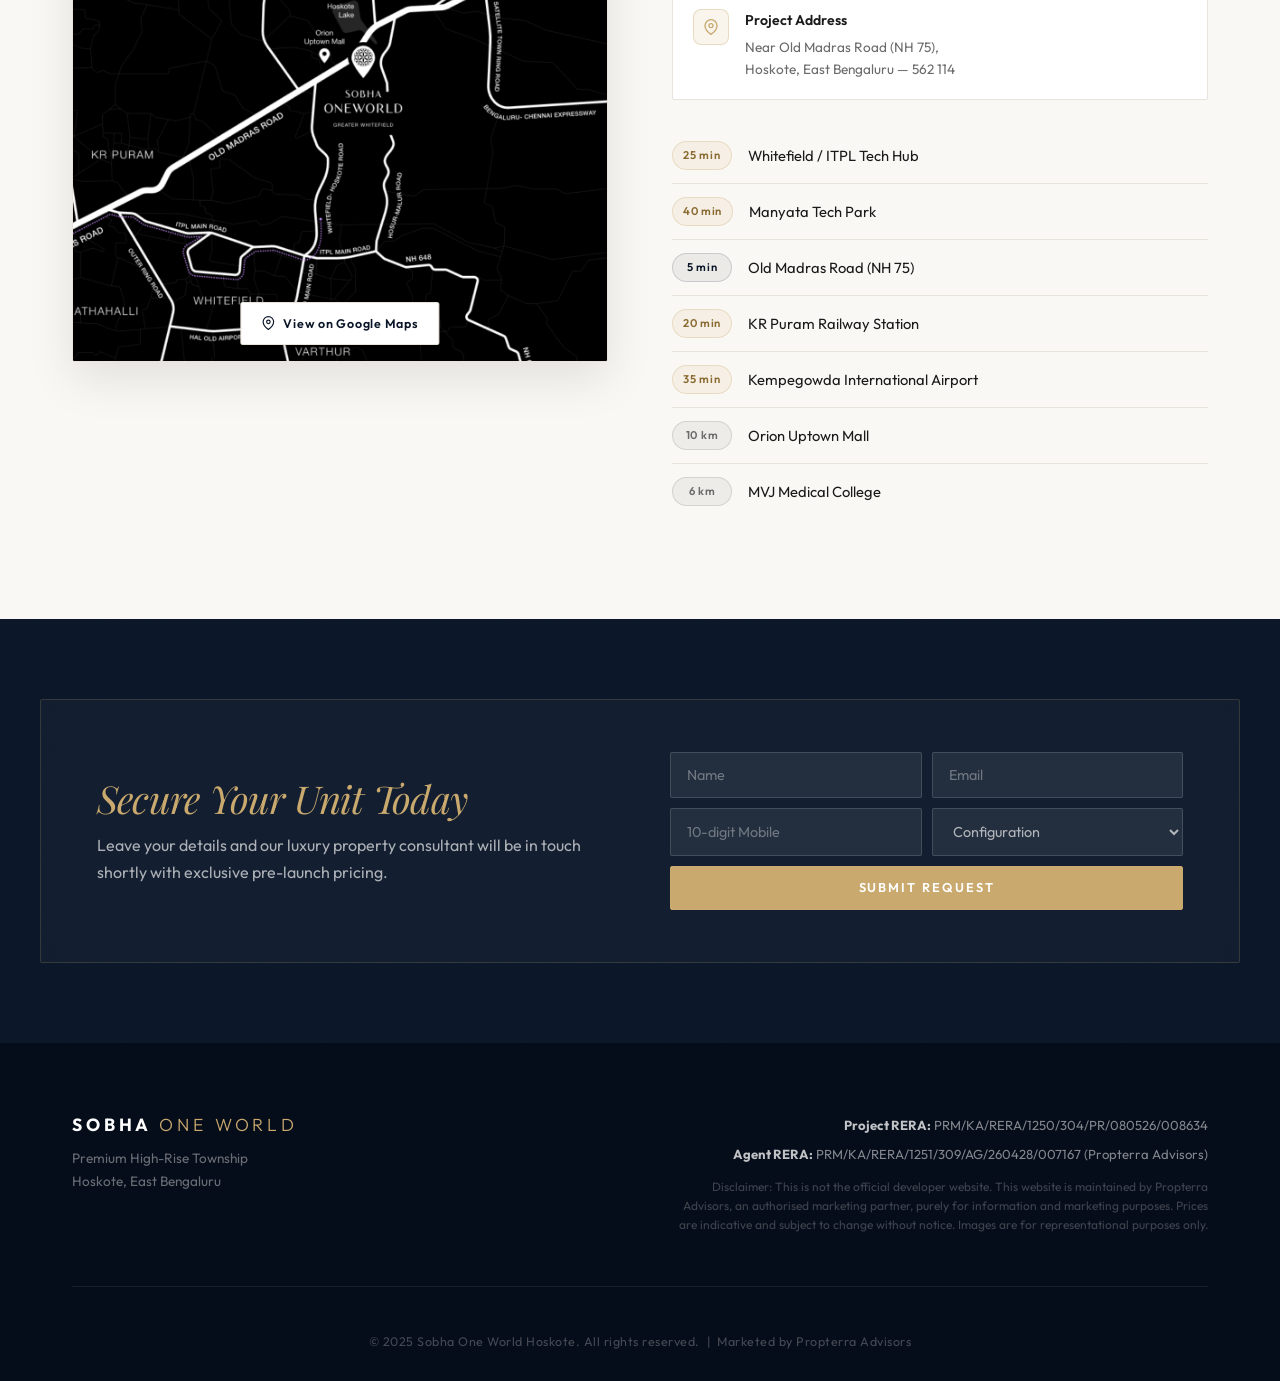
==== commit c8417762: "Repoint floor plan and gallery downloads to new merged PDFs Floor Plans button now serves the merged" ====
--- a/index.html
+++ b/index.html
@@ -222,12 +222,12 @@
                     <div class="hero-cta">
                         <button class="btn btn-gold-solid" data-modal="floorplans">
                             <svg width="14" height="14" viewBox="0 0 24 24" fill="none" stroke="currentColor" stroke-width="2" stroke-linecap="round" stroke-linejoin="round" style="vertical-align:middle;margin-right:7px;"><path d="M21 15v4a2 2 0 0 1-2 2H5a2 2 0 0 1-2-2v-4"/><polyline points="7 10 12 15 17 10"/><line x1="12" y1="15" x2="12" y2="3"/></svg>
-                            <span class="btn-label-full">Floor Plans (Tentative)</span>
-                            <span class="btn-label-short">Floor Plans (Tent.)</span>
+                            <span class="btn-label-full">Floor Plans</span>
+                            <span class="btn-label-short">Floor Plans</span>
                         </button>
                         <button class="btn btn-gold-solid" data-modal="gallery">
                             <svg width="14" height="14" viewBox="0 0 24 24" fill="none" stroke="currentColor" stroke-width="2" stroke-linecap="round" stroke-linejoin="round" style="vertical-align:middle;margin-right:7px;"><path d="M21 15v4a2 2 0 0 1-2 2H5a2 2 0 0 1-2-2v-4"/><polyline points="7 10 12 15 17 10"/><line x1="12" y1="15" x2="12" y2="3"/></svg>
-                            Gallery
+                            Brochure
                         </button>
                     </div>
                 </div>
